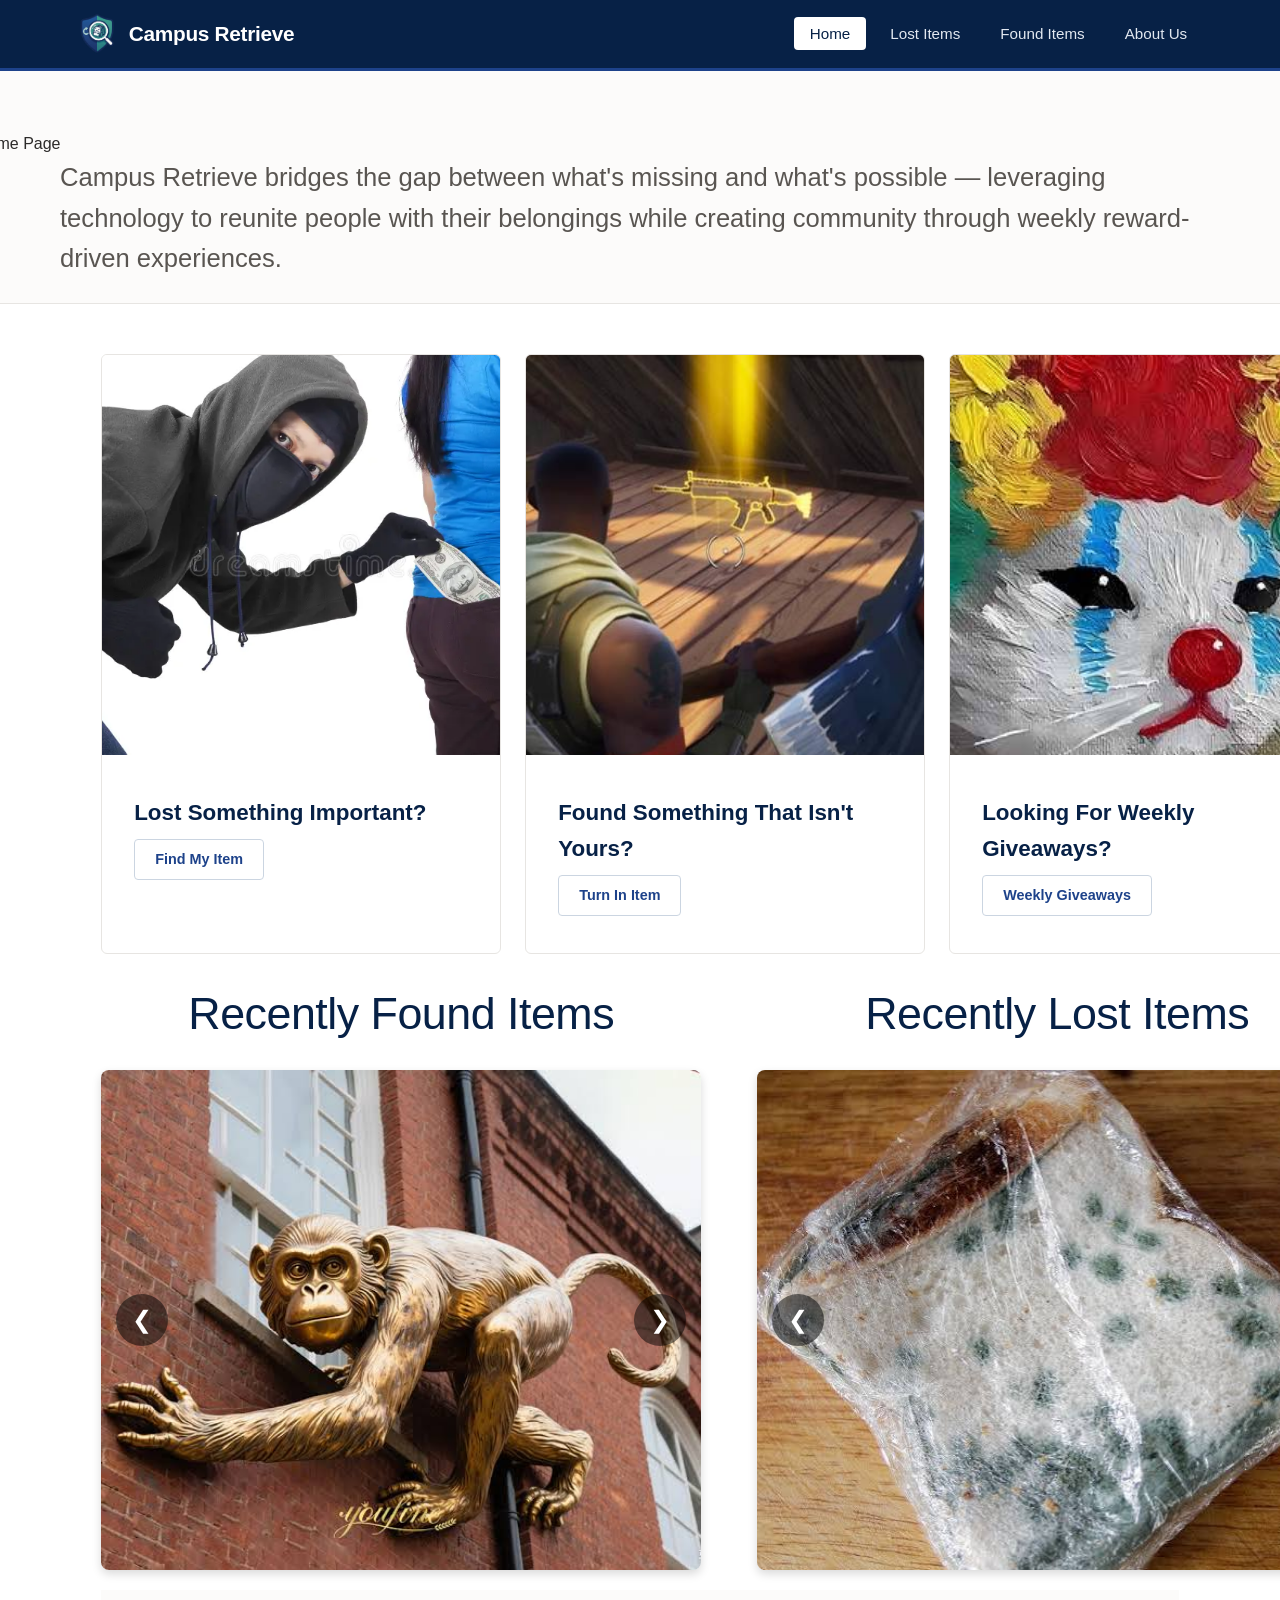
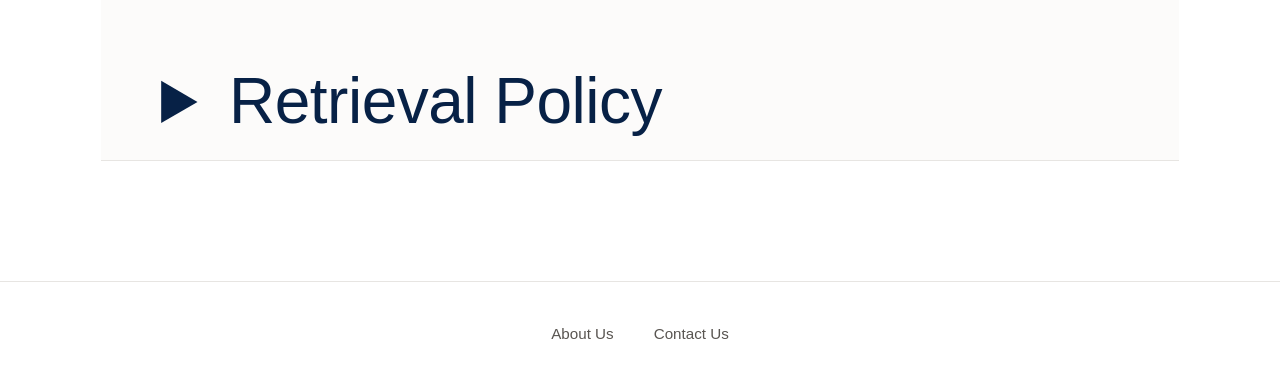
==== index.html @ 63e0a940 "Other small changes" ====
<!doctype html>
<html lang="en">
  <head>
    <meta charset="UTF-8" />
    <meta name="viewport" content="width=device-width, initial-scale=1.0" />
    <title>Campus Retrieve - Home</title>
    <link rel="stylesheet" href="style.css" />
    <script src="script.js" defer></script>
  </head>
  <body>
    <nav>
      <a href="index.html" class="brand-container">
        <img
          src="images/logo.png"
          alt="Campus Retrieve Shield Logo"
          class="nav-logo-img"
        />
        <span class="logo">Campus Retrieve</span>
      </a>
      <ul>
        <li><a href="index.html" class="active">Home</a></li>
        <li><a href="lost.html">Lost Items</a></li>
        <li><a href="found.html">Found Items</a></li>
        <li><a href="about.html">About Us</a></li>
      </ul>
    </nav>
    <header class="redwood-hero">
      <img src="images/home_page2.png" alt="Home Page" class="header-img" />
      <p>
        Campus Retrieve bridges the gap between what's missing and what's
        possible — leveraging technology to reunite people with their belongings
        while creating community through weekly reward-driven experiences.
      </p>
    </header>
    <main class="workspace">
      <div id="lost_found_weekly">
        <section class="redwood-strip">
          <img
            src="images/robber.webp"
            alt="Lost asset track layout"
            class="strip-image"
          />
          <div class="strip-content">
            <h2>Lost Something Important?</h2>

            <a href="lost.html" class="btn-inline">Find My Item</a>
          </div>
        </section>
        <section class="redwood-strip">
          <img
            src="images/fortnite.jpeg"
            alt="Found asset log layout"
            class="strip-image"
          />
          <div class="strip-content">
            <h2>Found Something That Isn't Yours?</h2>

            <a href="found.html" class="btn-inline">Turn In Item</a>
          </div>
        </section>
        <section class="redwood-strip">
          <img
            src="images/clown-cat.jpeg"
            alt="Found asset log layout"
            class="strip-image"
          />
          <div class="strip-content">
            <h2>Looking For Weekly Giveaways?</h2>
            <a href="found.html" class="btn-inline">Weekly Giveaways</a>
          </div>
        </section>
      </div>
      <div id="found_lost">
        <!-- Section 1: Recently Found Items -->
        <section class="carousel-section">
          <h1>Recently Found Items</h1>

          <div class="carousel-container" id="carousel-1">
            <div class="carousel-slides">
              <!-- Verify these relative image paths match your local folders -->
              <img
                src="images/monkey.jpeg"
                class="slide"
                alt="Found Monkey Plushie"
              />
              <img
                src="images/airplane.jpeg"
                class="slide"
                alt="Found Toy Airplane"
              />
              <img
                src="images/baby.jpeg"
                class="slide"
                alt="Found Lobster Keychain"
              />
              <img
                src="images/mace.jpeg"
                class="slide"
                alt="Found Monkey Plushie"
              />
            </div>

            <!-- Navigation Buttons with unique directional classes -->
            <button class="nav-btn prev" aria-label="Previous Slide">❮</button>
            <button class="nav-btn next" aria-label="Next Slide">❯</button>
          </div>
        </section>

        <!-- Section 2: Recently Lost Items -->
        <section class="carousel-section">
          <h1>Recently Lost Items</h1>

          <div class="carousel-container" id="carousel-2">
            <div class="carousel-slides">
              <!-- Verify these relative image paths match your local folders -->
              <img
                src="images/moldy-bread.jpeg"
                class="slide"
                alt="Lost Monkey Plushie"
              />
              <img
                src="images/penknife.jpeg"
                class="slide"
                alt="Lost Toy Airplane"
              />
              <img
                src="images/machine-gun.jpeg"
                class="slide"
                alt="Found Toy Airplane"
              />
              <img
                src="images/baby2.jpeg"
                class="slide"
                alt="Found Toy Airplane"
              />
            </div>

            <!-- Navigation Buttons with unique directional classes -->
            <button class="nav-btn prev" aria-label="Previous Slide">❮</button>
            <button class="nav-btn next" aria-label="Next Slide">❯</button>
          </div>
        </section>
      </div>

      <section class="redwood-hero">
        <details>
          <summary>Retrieval Policy</summary>
          <p>
            Our ultimate goal is to reunite you with your long-lost property as
            quickly and safely as possible—balancing ironclad campus security
            with standard student convenience. However, because our public
            website essentially lets the entire internet browse the digital
            graveyard of your lost things, we can't just hand out MacBooks to
            anyone with a convincing sad face, meaning you’ll have to survive
            our verification gauntlet first. To successfully unlock your
            property from our custody, you must provide distinctive details not
            visible online—like a specific scratch, a quirky anime keychain, or
            the exact, deeply embarrassing contents of your backpack—and if you
            are claiming an electronic device, you must successfully unlock it
            via password or biometrics right in front of our unimpressionable
            staff. To finalize the rescue mission, you’ll need to flash your
            official Student ID Card, though if you managed to lose that too, a
            government photo ID paired with digital proof of enrollment from
            your student portal will suffice. If you are stuck in a brutal
            three-hour lab or are too sick to move, you can send a trusted
            proxy, provided you email us from your official student account with
            their full name ahead of time; your designated minion must then show
            their own Student ID and assume full, terrifying financial and
            social responsibility for your item the moment it hits their hands.
            <br /><br />

            Please keep in mind that space is a premium commodity, and because
            we are running a capitalist thunderdome and not your personal
            storage locker, your abandoned items are on a strict doomsday clock
            heading straight for the campus auction block. Absolutely nothing
            escapes the gavel. Perishable goods, unwashed gym gear, and open
            liquids will be auctioned off within 24 hours to the bravest, most
            iron-stomached bidder before they become a biohazard. Standard items
            like textbooks, keys, backpacks, and clothing get 30 days before
            hitting the stage, while high-value treasures get a 60-day grace
            period. Yes, this includes your laptops, smartphones, wallets, cash,
            and even your official state or federal documents—all sold as-is to
            the highest bidder. And no, we will not be wiping any hard drives or
            deleting any data, so if you don't claim your laptop in time, the
            highest bidder inherits your entire digital life, your unfinished
            essays, and your bizarre search history. All auction proceeds and
            unclaimed cash are funneled directly into student scholarship funds,
            so thank you for funding someone's education with your carelessness.
            Ultimately, our staff reserves the absolute right to deny the return
            of any item if your story feels a bit too fictional, and
            intentionally trying to claim property that doesn’t belong to you
            explicitly violates the Student Code of Conduct—meaning we will
            report you to the Dean faster than you can say "going once, going
            twice, sold!"
          </p>
        </details>
      </section>
    </main>
    <footer>
      <a href="about.html">About Us</a>
      <a
        href="https://docs.google.com/forms/d/e/1FAIpQLSedi1RdAEYi9gVZ1KjlD9Xtfbxm0CRY-34gP3lxwaejX1IWLw/viewform?usp=publish-editor"
        target="_blank"
        >Contact Us</a
      >
    </footer>
  </body>
</html>
---- style.css ----
/* Here will be our css lmao */
.header-img {
  width: 115%;
  margin-top: -60px;
  margin-left: -100px;
}
/* ==========================================================================
   1. Core Reset & Base Styles
   ========================================================================== */
* {
  box-sizing: border-box;
  margin: 0;
  padding: 0;
}

body {
  background-color: #ffffff;
  color: #2c2a29;
  line-height: 1.6;
  font-family:
    -apple-system, BlinkMacSystemFont, "Segoe UI", Roboto, Arial, sans-serif;
}

/* ==========================================================================
   2. Navigation Header
   ========================================================================== */
nav {
  display: flex;
  justify-content: space-between;
  align-items: center;
  padding: 14px 6%;
  background-color: #072146;
  border-bottom: 3px solid #1d428a;
}

.brand-container {
  display: flex;
  align-items: center;
  gap: 12px;
  text-decoration: none;
}

.nav-logo-img {
  height: 40px;
  width: auto;
  object-fit: contain;
}

.logo {
  font-size: 1.3rem;
  font-weight: 700;
  color: #ffffff;
  letter-spacing: -0.3px;
}

nav ul {
  display: flex;
  list-style: none;
  gap: 8px;
}

nav ul a {
  text-decoration: none;
  color: #e2e8f0;
  font-weight: 500;
  padding: 8px 16px;
  border-radius: 4px;
  font-size: 0.95rem;
  transition: all 0.15s ease;
}

nav ul a:hover,
nav ul a.active {
  color: #072146;
  background-color: #ffffff;
}

/* ==========================================================================
   3. Hero Section
   ========================================================================== */
.redwood-hero {
  background-color: #fcfbfa;
  border-bottom: 1px solid #e7e5e2;
  padding: 60px 6% 0 60px;
  text-align: left;
}

.redwood-hero h1 {
  font-size: 2.8rem;
  font-weight: 300;
  color: #072146;
  letter-spacing: -0.5px;
  margin-bottom: 8px;
}

.redwood-hero p {
  font-size: 1.6rem;
  color: #595551;
  width: 100%;
  font-weight: 300;
}

/* ==========================================================================
   4. Layout Containers & Global Elements
   ========================================================================== */
main {
  margin: 50px auto;
  padding: 0 6%;
  text-align: left;
}

#lost_found_weekly {
  display: grid;
  grid-template-columns: 1fr 1fr 1fr;
  gap: 24px;
}

#found_lost {
  display: grid;
  grid-template-columns: 1fr 1fr;
  gap: 56px;
}

.workspace {
  margin: 50px;
  padding: 0 4%;
}

p {
  margin-bottom: 24px;
  font-size: 1.05rem;
  color: #595551;
}

/* ==========================================================================
   5. Components & Cards
   ========================================================================== */
/* Strip Card Layout */
.redwood-strip {
  width: 400px;
  background: #ffffff;
  border: 1px solid #e7e5e2;
  border-radius: 6px;
  margin-bottom: 24px;
  overflow: hidden;
  transition: border-color 0.15s ease;
  gap: 24px;
  height: 600px;
}

.redwood-strip:hover {
  border-color: #1d428a;
}

.strip-image {
  width: 400px;
  height: 400px;
  min-height: 180px;
  background-color: #f1efec;
  object-fit: cover;
}

.strip-content {
  padding: 32px;
  display: flex;
  flex-direction: column;
}

.strip-content h2 {
  font-size: 1.4rem;
  font-weight: 600;
  color: #072146;
  margin-bottom: 8px;
}

.strip-content p {
  font-size: 1rem;
  color: #595551;
  margin-bottom: 15px;
}

#found_lost img {
  width: 600px;
  height: 600px;
}

#found_lost h1 {
  text-align: center;
}
/* Typography Helpers */
.subtext-italic {
  font-style: italic;
  color: #8c857f;
  font-size: 0.9rem;
  margin-top: 6px;
}

/* Highlight Box Component */
.highlight-box {
  background-color: #fcfbfa;
  border-left: 4px solid #1d428a;
  padding: 24px;
  margin: 35px 0;
  border-top: 1px solid #e7e5e2;
  border-right: 1px solid #e7e5e2;
  border-bottom: 1px solid #e7e5e2;
  border-radius: 0 4px 4px 0;
}

.highlight-box p {
  margin-bottom: 0;
  font-style: italic;
  color: #202124;
}

/* ==========================================================================
   6. Buttons & Calls to Action
   ========================================================================== */
/* Inline Button */
.btn-inline {
  display: inline-block;
  align-self: flex-start;
  background-color: #ffffff;
  color: #1d428a;
  text-decoration: none;
  padding: 8px 20px;
  border-radius: 4px;
  font-weight: 600;
  font-size: 0.9rem;
  transition: all 0.15s ease;
  border: 1px solid #cbd5e1;
}

.btn-inline:hover {
  background-color: #f8fafc;
  border-color: #1d428a;
}

/* Accent Action Bar & Button */
.action-bar {
  text-align: center;
  margin-top: 50px;
  padding-top: 30px;
  border-top: 1px solid #e7e5e2;
}

.btn-accent {
  display: inline-block;
  background-color: #14b8a6;
  color: #ffffff;
  text-decoration: none;
  padding: 14px 40px;
  border-radius: 4px;
  font-weight: 600;
  font-size: 1rem;
  transition: background 0.15s ease;
  box-shadow: 0 2px 4px rgba(20, 184, 166, 0.2);
}

.btn-accent:hover {
  background-color: #0d9488;
}

/* ==========================================================================
   7. Footer
   ========================================================================== */
footer {
  margin-top: 120px;
  padding: 40px 20px;
  border-top: 1px solid #e7e5e2;
  display: flex;
  justify-content: center;
  gap: 40px;
  background-color: #ffffff;
}

footer a {
  color: #595551;
  text-decoration: none;
  font-size: 0.95rem;
  font-weight: 500;
}

footer a:hover {
  color: #1d428a;
  text-decoration: underline;
}

/* ==========================================================================
   8. Media Queries
   ========================================================================== */
@media (max-width: 750px) {
  .redwood-strip {
    flex-direction: column;
  }
  .strip-image {
    width: 100% !important;
    height: 180px !important;
  }
}

/* ==========================================================================
   1. Core Layout & Container
   ========================================================================== */
.carousel-container {
  position: relative;
  max-width: 600px; /* Limits maximum width of the carousels */
  margin: 20px auto; /* Centers the carousel horizontally on your page */
  overflow: hidden;
  border-radius: 8px; /* Softens corners */
  box-shadow: 0 4px 10px rgba(0, 0, 0, 0.15); /* Adds a subtle shadow */
  height: 500px;
}

/* ==========================================================================
   2. Slide & Image Management
   ========================================================================== */
.carousel-slides {
  position: relative;
  width: 100%;
  height: 400px; /* Sets a unified height for all your images */
  background-color: #f0f0f0; /* Fallback background color while images load */
}

.carousel-slides .slide {
  display: none; /* Hides all images by default */
  width: 100%;
  height: 100%;
  object-fit: cover; /* Forces images to fill space perfectly without stretching */
}

/* Critical rule triggered by your JavaScript */
.carousel-slides .slide.active {
  display: block;
}

/* ==========================================================================
   3. Navigation Buttons (Arrows)
   ========================================================================== */
.nav-btn {
  position: absolute;
  top: 50%;
  transform: translateY(-50%); /* Perfectly centers arrows vertically */
  background-color: rgba(0, 0, 0, 0.5); /* Semi-transparent black background */
  color: #ffffff;
  border: none;
  font-size: 24px;
  padding: 12px 16px;
  cursor: pointer;
  border-radius: 50%; /* Makes buttons circular */
  transition:
    background-color 0.2s ease,
    transform 0.1s ease;
  z-index: 10; /* Ensures buttons sit securely on top of images */
  user-select: none; /* Prevents text highlighting when clicking rapidly */
}

/* Positioning individual buttons */
.nav-btn.prev {
  left: 15px;
}

.nav-btn.next {
  right: 15px;
}

/* Hover & Active click states */
.nav-btn:hover {
  background-color: rgba(0, 0, 0, 0.8); /* Darkens button on hover */
}

.nav-btn:active {
  transform: translateY(-50%) scale(0.95); /* Slight bounce click effect */
}

.carousel-section h1 {
  font-size: 2.8rem;
  font-weight: 400;
  color: #072146;
  letter-spacing: -0.5px;
  margin-bottom: 8px;
}

summary {
  font-size: 4rem;
  font-weight: 200;
  color: #072146;
  letter-spacing: -0.5px;
  margin-bottom: 8px;
}
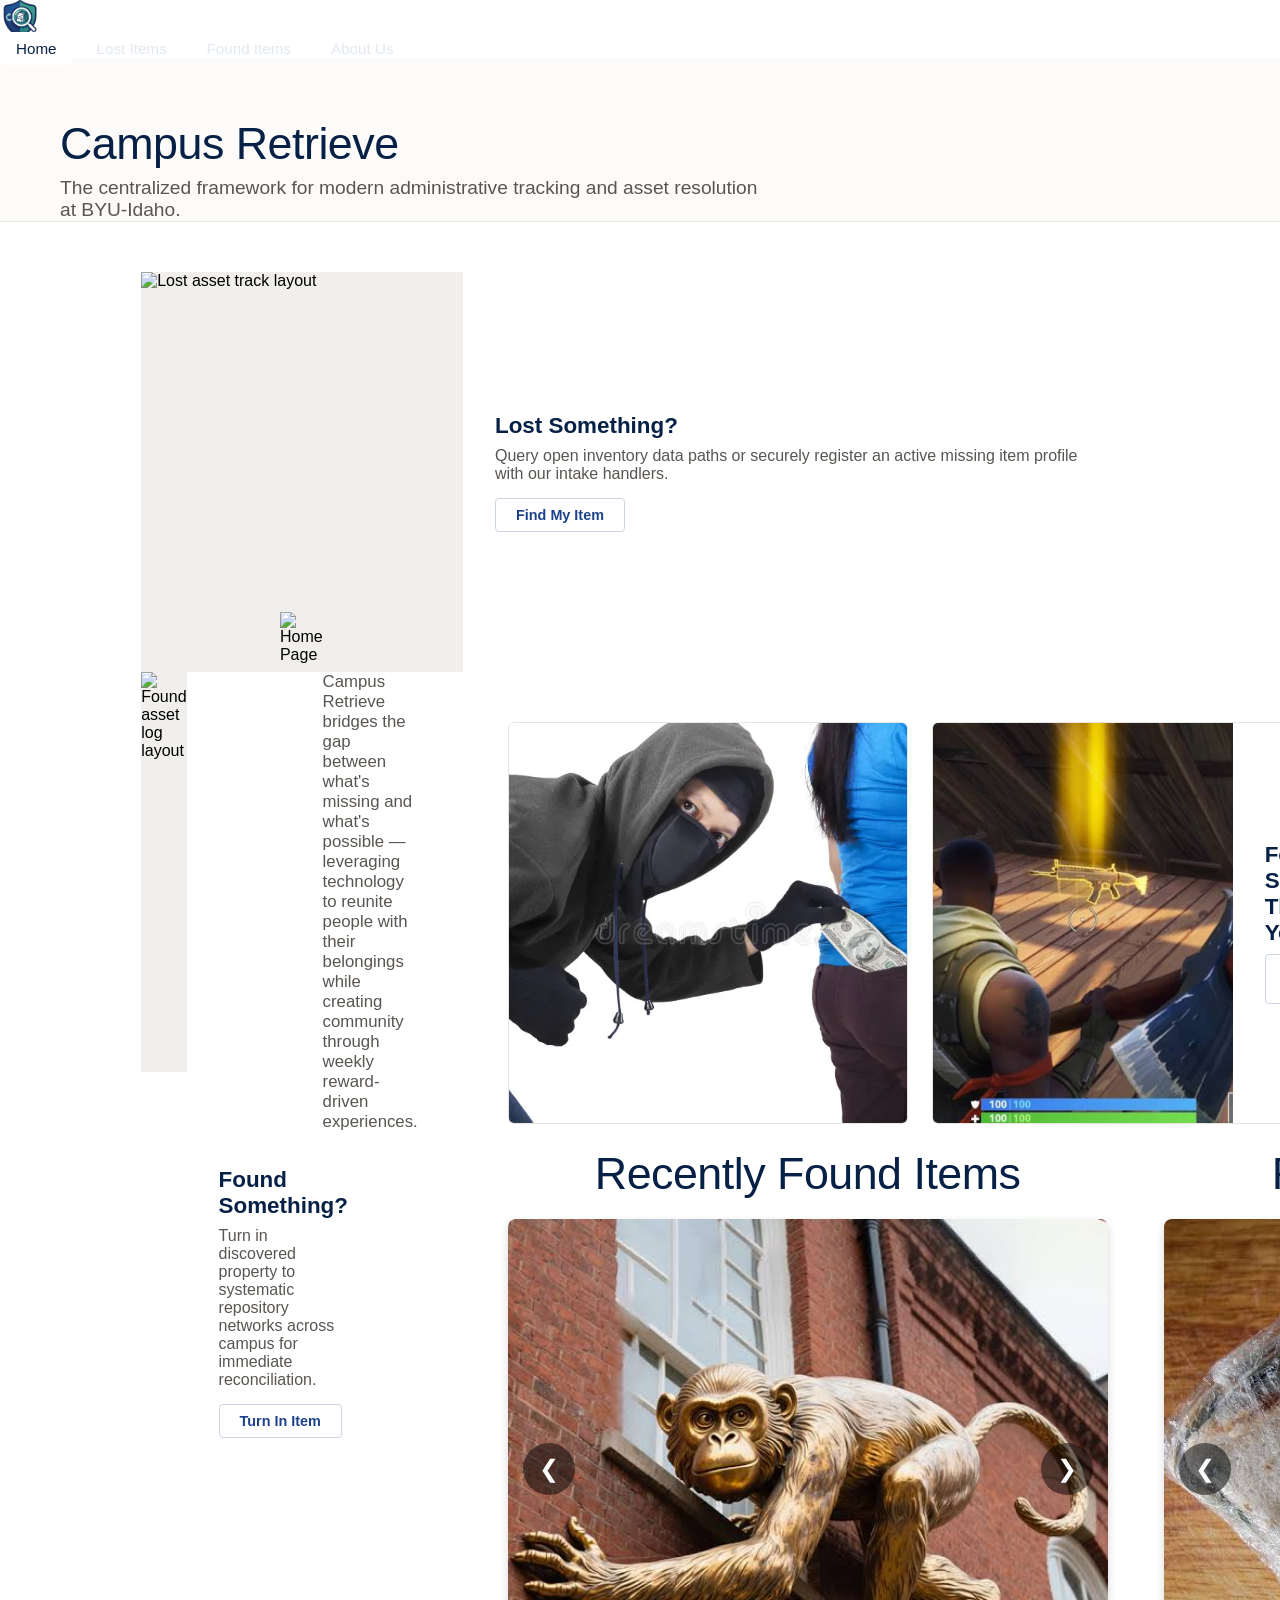
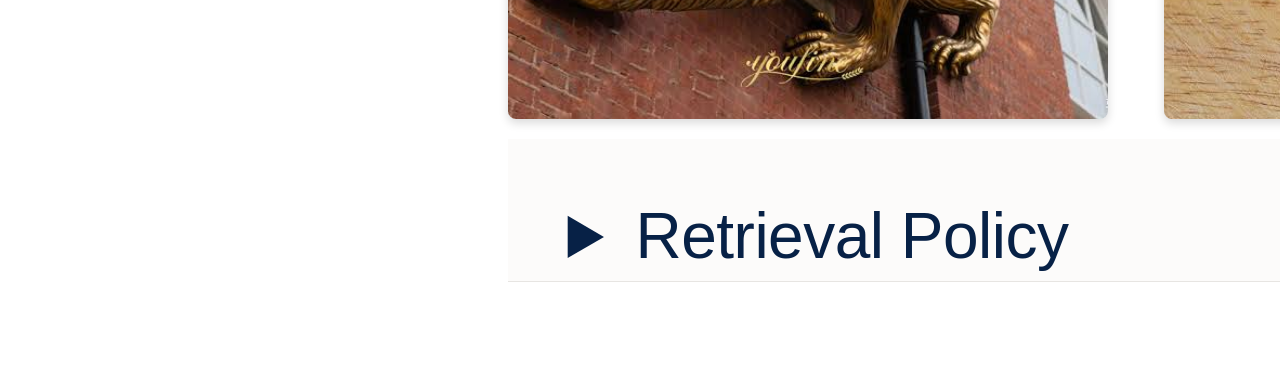
==== commit 1f03f3b2: "Merge branch 'main' into idk_what_this_will_look_like_but_levi_miller_is_editting_it_pookies_--_--" ====
--- a/index.html
+++ b/index.html
@@ -25,6 +25,42 @@
       </ul>
     </nav>
     <header class="redwood-hero">
+      <h1>Campus Retrieve</h1>
+      <p>
+        The centralized framework for modern administrative tracking and asset
+        resolution at BYU-Idaho.
+      </p>
+    </header>
+    <main class="workspace">
+      <section class="redwood-strip">
+        <img
+          src="images/home-lost.jpg"
+          alt="Lost asset track layout"
+          class="strip-image"
+        />
+        <div class="strip-content">
+          <h2>Lost Something?</h2>
+          <p>
+            Query open inventory data paths or securely register an active
+            missing item profile with our intake handlers.
+          </p>
+          <a href="lost.html" class="btn-inline">Find My Item</a>
+        </div>
+      </section>
+      <section class="redwood-strip">
+        <img
+          src="images/home-found.jpg"
+          alt="Found asset log layout"
+          class="strip-image"
+        />
+        <div class="strip-content">
+          <h2>Found Something?</h2>
+          <p>
+            Turn in discovered property to systematic repository networks across
+            campus for immediate reconciliation.
+          </p>
+          <a href="found.html" class="btn-inline">Turn In Item</a>
+        </div>
       <img src="images/home_page2.png" alt="Home Page" class="header-img" />
       <p>
         Campus Retrieve bridges the gap between what's missing and what's
--- a/style.css
+++ b/style.css
@@ -11,12 +11,17 @@
   box-sizing: border-box;
   margin: 0;
   padding: 0;
+  font-family:
+    -apple-system, BlinkMacSystemFont, "Segoe UI", Roboto, Arial, sans-serif;
+}
 }
 
 body {
   background-color: #ffffff;
   color: #2c2a29;
   line-height: 1.6;
+}
+
   font-family:
     -apple-system, BlinkMacSystemFont, "Segoe UI", Roboto, Arial, sans-serif;
 }
@@ -75,6 +80,12 @@
   background-color: #ffffff;
 }
 
+.redwood-hero {
+  background-color: #fcfbfa;
+  border-bottom: 1px solid #e7e5e2;
+  padding: 60px 6%;
+  text-align: left;
+}
 /* ==========================================================================
    3. Hero Section
    ========================================================================== */
@@ -92,6 +103,20 @@
   letter-spacing: -0.5px;
   margin-bottom: 8px;
 }
+.redwood-hero p {
+  font-size: 1.2rem;
+  color: #595551;
+  max-width: 700px;
+  font-weight: 300;
+}
+
+.workspace {
+  max-width: 1100px;
+  margin: 50px auto;
+  padding: 0 4%;
+}
+.redwood-strip {
+  display: flex;
 
 .redwood-hero p {
   font-size: 1.6rem;
@@ -144,6 +169,22 @@
   margin-bottom: 24px;
   overflow: hidden;
   transition: border-color 0.15s ease;
+}
+.redwood-strip:hover {
+  border-color: #1d428a;
+}
+@media (max-width: 750px) {
+  .redwood-strip {
+    flex-direction: column;
+  }
+  .strip-image {
+    width: 100% !important;
+    height: 180px !important;
+  }
+}
+.strip-image {
+  width: 300px;
+  height: 100%;
   gap: 24px;
   height: 600px;
 }
@@ -164,6 +205,8 @@
   padding: 32px;
   display: flex;
   flex-direction: column;
+  justify-content: center;
+}
 }
 
 .strip-content h2 {
@@ -171,6 +214,10 @@
   font-weight: 600;
   color: #072146;
   margin-bottom: 8px;
+}
+.strip-content p {
+  font-size: 1rem;
+  color: #595551;
 }
 
 .strip-content p {
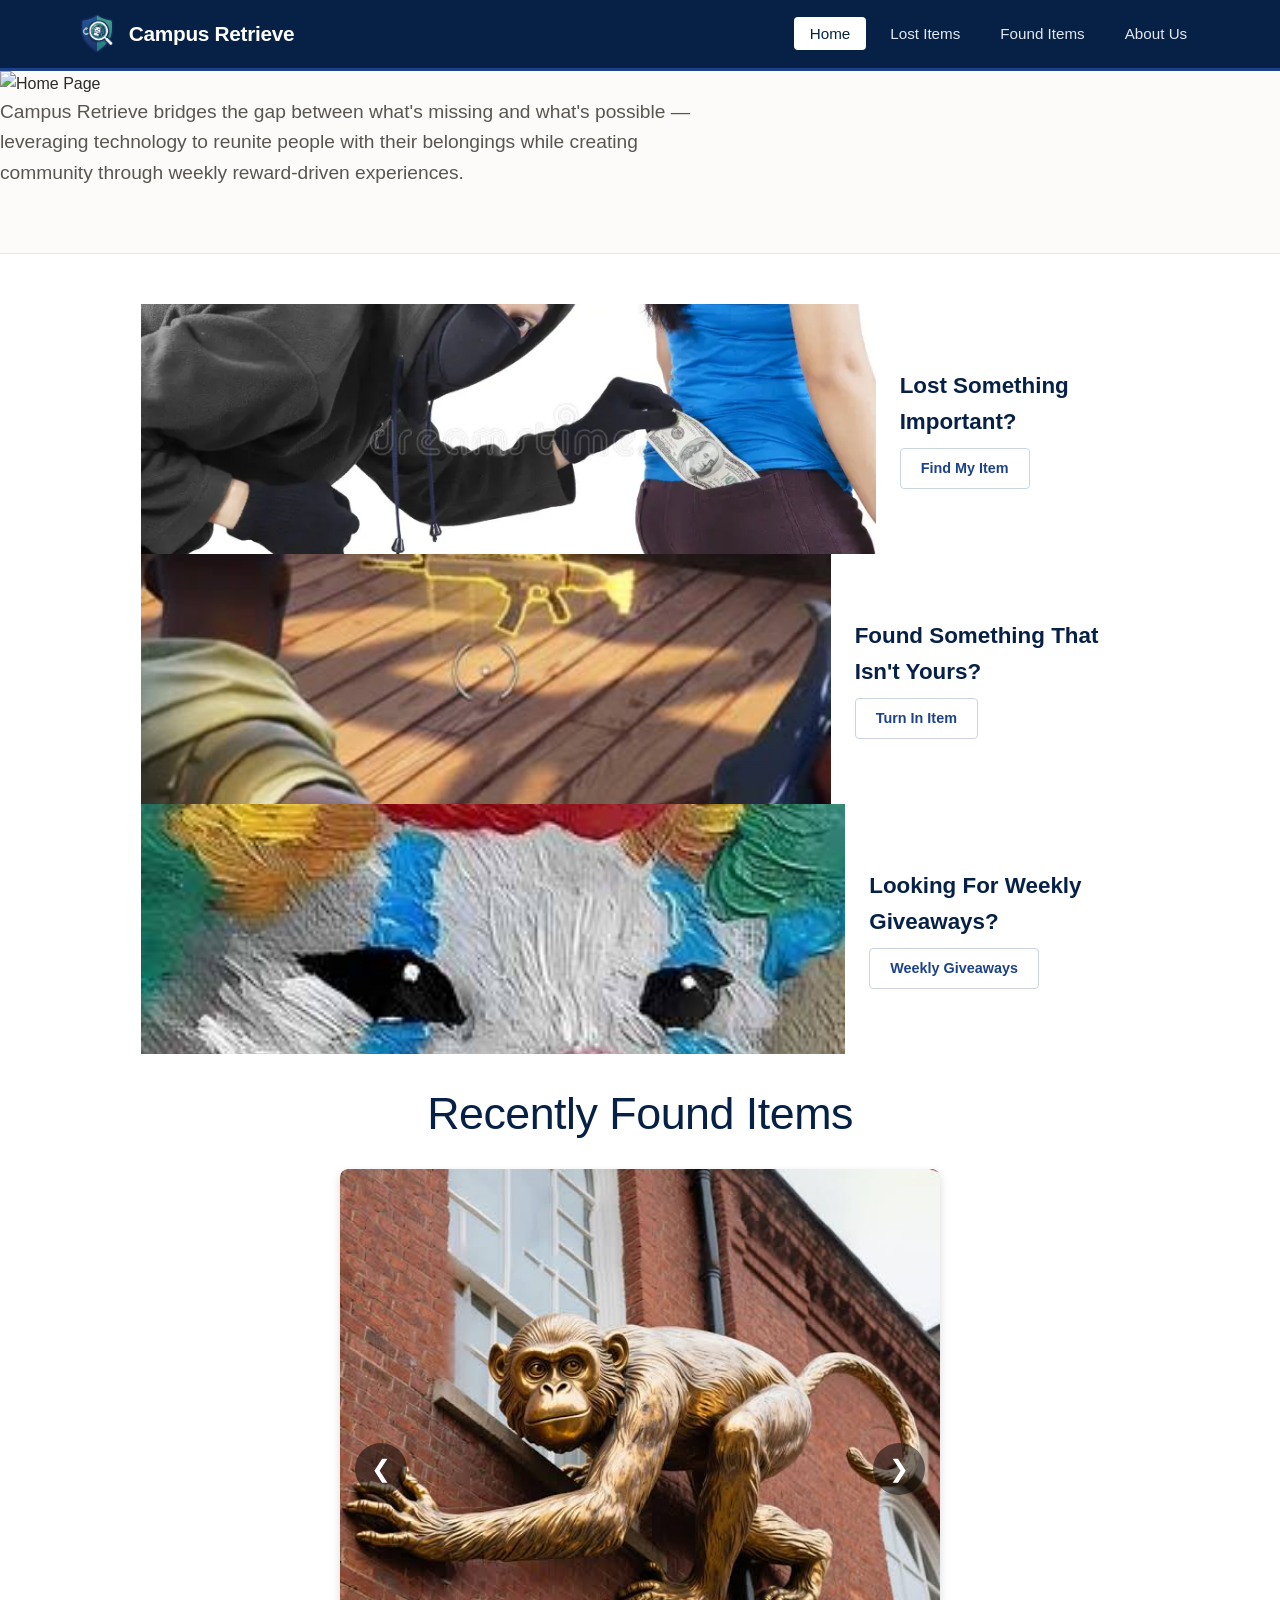
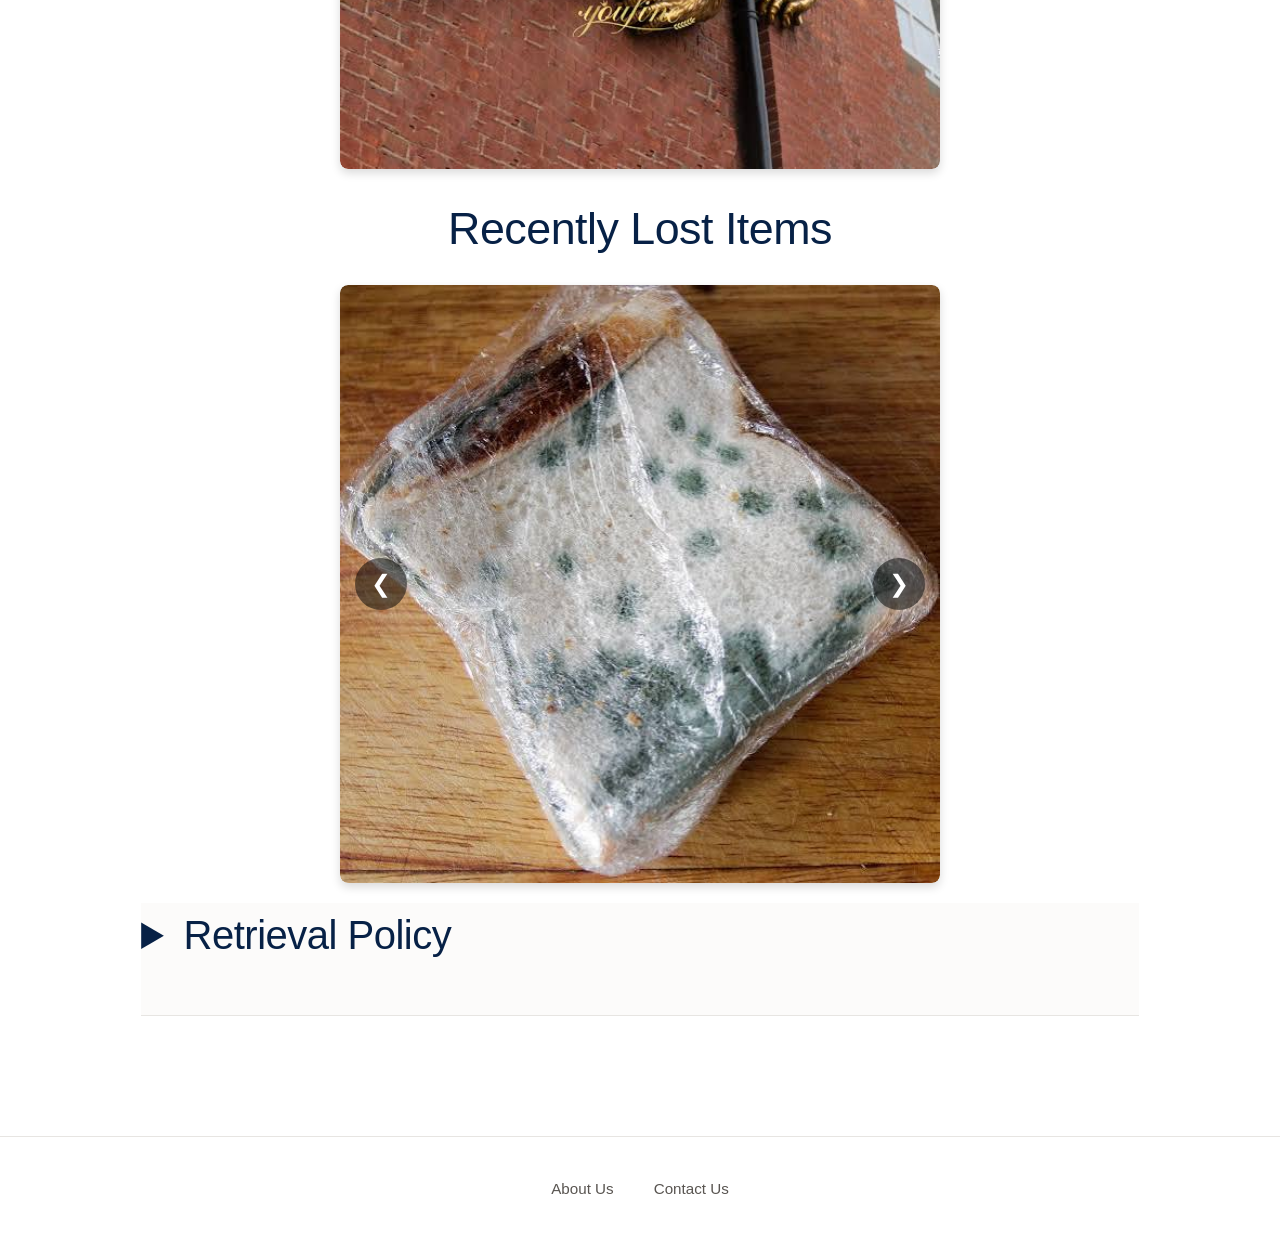
==== commit 70687164: "Worked on fixing it cause it broke" ====
--- a/index.html
+++ b/index.html
@@ -25,42 +25,6 @@
       </ul>
     </nav>
     <header class="redwood-hero">
-      <h1>Campus Retrieve</h1>
-      <p>
-        The centralized framework for modern administrative tracking and asset
-        resolution at BYU-Idaho.
-      </p>
-    </header>
-    <main class="workspace">
-      <section class="redwood-strip">
-        <img
-          src="images/home-lost.jpg"
-          alt="Lost asset track layout"
-          class="strip-image"
-        />
-        <div class="strip-content">
-          <h2>Lost Something?</h2>
-          <p>
-            Query open inventory data paths or securely register an active
-            missing item profile with our intake handlers.
-          </p>
-          <a href="lost.html" class="btn-inline">Find My Item</a>
-        </div>
-      </section>
-      <section class="redwood-strip">
-        <img
-          src="images/home-found.jpg"
-          alt="Found asset log layout"
-          class="strip-image"
-        />
-        <div class="strip-content">
-          <h2>Found Something?</h2>
-          <p>
-            Turn in discovered property to systematic repository networks across
-            campus for immediate reconciliation.
-          </p>
-          <a href="found.html" class="btn-inline">Turn In Item</a>
-        </div>
       <img src="images/home_page2.png" alt="Home Page" class="header-img" />
       <p>
         Campus Retrieve bridges the gap between what's missing and what's
--- a/style.css
+++ b/style.css
@@ -1,9 +1,3 @@
-/* Here will be our css lmao */
-.header-img {
-  width: 115%;
-  margin-top: -60px;
-  margin-left: -100px;
-}
 /* ==========================================================================
    1. Core Reset & Base Styles
    ========================================================================== */
@@ -14,18 +8,20 @@
   font-family:
     -apple-system, BlinkMacSystemFont, "Segoe UI", Roboto, Arial, sans-serif;
 }
-}
 
 body {
   background-color: #ffffff;
   color: #2c2a29;
   line-height: 1.6;
-}
-
-  font-family:
-    -apple-system, BlinkMacSystemFont, "Segoe UI", Roboto, Arial, sans-serif;
-}
-
+  font-family: -apple-system, BlinkMacSystemFont, "Segoe UI", Roboto, Arial, sans-serif;
+}
+
+/* Base header image styling - scales cleanly to match screen widths */
+.header-img {
+  width: 100%;
+  height: auto;
+  display: block;
+}
 /* ==========================================================================
    2. Navigation Header
    ========================================================================== */
@@ -92,7 +88,7 @@
 .redwood-hero {
   background-color: #fcfbfa;
   border-bottom: 1px solid #e7e5e2;
-  padding: 60px 6% 0 60px;
+  padding: 0 0 40px 0; /* Touches top nav bar, keeps 40px bottom padding */
   text-align: left;
 }
 
@@ -101,7 +97,8 @@
   font-weight: 300;
   color: #072146;
   letter-spacing: -0.5px;
-  margin-bottom: 8px;
+  margin-top: 24px;
+  padding: 0 6%;
 }
 .redwood-hero p {
   font-size: 1.2rem;
@@ -123,10 +120,12 @@
   color: #595551;
   width: 100%;
   font-weight: 300;
-}
-
-/* ==========================================================================
-   4. Layout Containers & Global Elements
+  padding: 0 6%;
+  margin-top: 16px;
+}
+
+/* ==========================================================================
+   4. Layout Containers & Components
    ========================================================================== */
 main {
   margin: 50px auto;
@@ -134,41 +133,35 @@
   text-align: left;
 }
 
+.workspace {
+  margin: 50px auto;
+  padding: 0 4%;
+}
+
+/* Original grid behavior for wide screens */
 #lost_found_weekly {
   display: grid;
-  grid-template-columns: 1fr 1fr 1fr;
+  grid-template-columns: repeat(auto-fit, minmax(300px, 1fr));
   gap: 24px;
 }
 
 #found_lost {
   display: grid;
-  grid-template-columns: 1fr 1fr;
+  grid-template-columns: repeat(auto-fit, minmax(300px, 1fr));
   gap: 56px;
 }
 
-.workspace {
-  margin: 50px;
-  padding: 0 4%;
-}
-
-p {
-  margin-bottom: 24px;
-  font-size: 1.05rem;
-  color: #595551;
-}
-
-/* ==========================================================================
-   5. Components & Cards
-   ========================================================================== */
-/* Strip Card Layout */
 .redwood-strip {
-  width: 400px;
+  width: 100%;
+  max-width: 400px;
   background: #ffffff;
   border: 1px solid #e7e5e2;
   border-radius: 6px;
-  margin-bottom: 24px;
+  margin: 0 auto 24px auto;
   overflow: hidden;
   transition: border-color 0.15s ease;
+  display: flex;
+  flex-direction: column;
 }
 .redwood-strip:hover {
   border-color: #1d428a;
@@ -194,15 +187,14 @@
 }
 
 .strip-image {
-  width: 400px;
-  height: 400px;
-  min-height: 180px;
+  width: 100%;
+  height: 250px;
   background-color: #f1efec;
   object-fit: cover;
 }
 
 .strip-content {
-  padding: 32px;
+  padding: 24px;
   display: flex;
   flex-direction: column;
   justify-content: center;
@@ -225,16 +217,38 @@
   color: #595551;
   margin-bottom: 15px;
 }
-
 #found_lost img {
-  width: 600px;
-  height: 600px;
-}
-
+  width: 100%;
+  max-width: 600px;
+  height: 100%;
+  object-fit: cover;
+  border-radius: 8px;
+}
 #found_lost h1 {
   text-align: center;
-}
-/* Typography Helpers */
+  font-size: 2.8rem;
+  font-weight: 300;
+  color: #072146;
+  letter-spacing: -0.5px;
+  margin-top: 24px;
+  padding: 0 6%;
+}
+p {
+  margin-bottom: 24px;
+  font-size: 1.05rem;
+  color: #595551;
+}
+
+summary {
+  font-size: 2.5rem;
+  font-weight: 200;
+  color: #072146;
+  letter-spacing: -0.5px;
+  margin-bottom: 8px;
+  cursor: pointer;
+}
+
+/* Helper highlights */
 .subtext-italic {
   font-style: italic;
   color: #8c857f;
@@ -242,7 +256,6 @@
   margin-top: 6px;
 }
 
-/* Highlight Box Component */
 .highlight-box {
   background-color: #fcfbfa;
   border-left: 4px solid #1d428a;
@@ -260,10 +273,168 @@
   color: #202124;
 }
 
+/* Buttons */
+.action-bar {
+  text-align: center;
+  margin-top: 50px;
+  padding-top: 30px;
+  border-top: 1px solid #e7e5e2;
+}
+
+.btn-accent {
+  display: inline-block;
+  background-color: #14b8a6;
+  color: #ffffff;
+  text-decoration: none;
+  padding: 14px 40px;
+  border-radius: 4px;
+  font-weight: 600;
+  font-size: 1rem;
+  transition: background 0.15s ease;
+  box-shadow: 0 2px 4px rgba(20, 184, 166, 0.2);
+}
+
+.btn-accent:hover {
+  background-color: #0d9488;
+}
+
+/* ==========================================================================
+   5. Carousel & Sliders (Global Architecture)
+   ========================================================================== */
+.carousel-container {
+  position: relative;
+  max-width: 600px;
+  width: 100%;
+  margin: 20px auto;
+  overflow: hidden;
+  border-radius: 8px;
+  box-shadow: 0 4px 10px rgba(0, 0, 0, 0.15);
+}
+
+.carousel-slides {
+  position: relative;
+  width: 100%;
+  max-height: 600px;
+  height: auto;
+  background-color: #f0f0f0;
+}
+
+.carousel-slides .slide {
+  display: none;
+  width: 100%;
+  height: 100%;
+  object-fit: cover;
+}
+
+.carousel-slides .slide.active {
+  display: block;
+}
+
+.nav-btn {
+  position: absolute;
+  top: 50%;
+  transform: translateY(-50%);
+  background-color: rgba(0, 0, 0, 0.5);
+  color: #ffffff;
+  border: none;
+  font-size: 24px;
+  padding: 12px 16px;
+  cursor: pointer;
+  border-radius: 50%;
+  transition: background-color 0.2s ease, transform 0.1s ease;
+  z-index: 10;
+  user-select: none;
+}
+
+.nav-btn.prev { left: 15px; }
+.nav-btn.next { right: 15px; }
+.nav-btn:hover { background-color: rgba(0, 0, 0, 0.8); }
+.nav-btn:active { transform: translateY(-50%) scale(0.95); }
+
+/* ==========================================================================
+   6. Footer
+   ========================================================================== */
+footer {
+  margin-top: 120px;
+  padding: 40px 20px;
+  border-top: 1px solid #e7e5e2;
+  display: flex;
+  justify-content: center;
+  gap: 40px;
+  background-color: #ffffff;
+}
+
+footer a {
+  color: #595551;
+  text-decoration: none;
+  font-size: 0.95rem;
+  font-weight: 500;
+}
+
+footer a:hover {
+  color: #1d428a;
+  text-decoration: underline;
+}
+
+/* ==========================================================================
+   7. Media Queries (Isolated Mobile Specific Adjustments ONLY)
+   ========================================================================== */
+@media (max-width: 750px) {
+  /* Dynamic layout transformation for small screens */
+  nav {
+    flex-direction: column;
+    gap: 16px;
+    text-align: center;
+    padding: 20px 4%;
+  }
+
+  nav ul {
+    flex-direction: column;
+    width: 100%;
+    gap: 10px;
+  }
+
+  nav ul li {
+    width: 100%;
+  }
+
+  nav ul a {
+    display: block;
+    width: 100%;
+    padding: 12px 0;
+    font-size: 1rem;
+    background-color: rgba(255, 255, 255, 0.05);
+  }
+
+  /* Scale headers down comfortably on small screens */
+  .redwood-hero {
+    padding: 0 0 30px 0;
+    text-align: center;
+  }
+
+  .redwood-hero h1 {
+    font-size: 1.8rem;
+    padding: 0 4%;
+  }
+
+  .redwood-hero p {
+    font-size: 1.15rem;
+    padding: 0 4%;
+  }
+
+  /* Clean responsive sizes for secondary sub-headers */
+  .strip-content h2 {
+    font-size: 1.25rem;
+  }
+
+  summary {
+    font-size: 1.6rem;
+  }
+}
+
 /* ==========================================================================
    6. Buttons & Calls to Action
    ========================================================================== */
-/* Inline Button */
 .btn-inline {
   display: inline-block;
   align-self: flex-start;
@@ -283,7 +454,6 @@
   border-color: #1d428a;
 }
 
-/* Accent Action Bar & Button */
 .action-bar {
   text-align: center;
   margin-top: 50px;
@@ -306,132 +476,4 @@
 
 .btn-accent:hover {
   background-color: #0d9488;
-}
-
-/* ==========================================================================
-   7. Footer
-   ========================================================================== */
-footer {
-  margin-top: 120px;
-  padding: 40px 20px;
-  border-top: 1px solid #e7e5e2;
-  display: flex;
-  justify-content: center;
-  gap: 40px;
-  background-color: #ffffff;
-}
-
-footer a {
-  color: #595551;
-  text-decoration: none;
-  font-size: 0.95rem;
-  font-weight: 500;
-}
-
-footer a:hover {
-  color: #1d428a;
-  text-decoration: underline;
-}
-
-/* ==========================================================================
-   8. Media Queries
-   ========================================================================== */
-@media (max-width: 750px) {
-  .redwood-strip {
-    flex-direction: column;
-  }
-  .strip-image {
-    width: 100% !important;
-    height: 180px !important;
-  }
-}
-
-/* ==========================================================================
-   1. Core Layout & Container
-   ========================================================================== */
-.carousel-container {
-  position: relative;
-  max-width: 600px; /* Limits maximum width of the carousels */
-  margin: 20px auto; /* Centers the carousel horizontally on your page */
-  overflow: hidden;
-  border-radius: 8px; /* Softens corners */
-  box-shadow: 0 4px 10px rgba(0, 0, 0, 0.15); /* Adds a subtle shadow */
-  height: 500px;
-}
-
-/* ==========================================================================
-   2. Slide & Image Management
-   ========================================================================== */
-.carousel-slides {
-  position: relative;
-  width: 100%;
-  height: 400px; /* Sets a unified height for all your images */
-  background-color: #f0f0f0; /* Fallback background color while images load */
-}
-
-.carousel-slides .slide {
-  display: none; /* Hides all images by default */
-  width: 100%;
-  height: 100%;
-  object-fit: cover; /* Forces images to fill space perfectly without stretching */
-}
-
-/* Critical rule triggered by your JavaScript */
-.carousel-slides .slide.active {
-  display: block;
-}
-
-/* ==========================================================================
-   3. Navigation Buttons (Arrows)
-   ========================================================================== */
-.nav-btn {
-  position: absolute;
-  top: 50%;
-  transform: translateY(-50%); /* Perfectly centers arrows vertically */
-  background-color: rgba(0, 0, 0, 0.5); /* Semi-transparent black background */
-  color: #ffffff;
-  border: none;
-  font-size: 24px;
-  padding: 12px 16px;
-  cursor: pointer;
-  border-radius: 50%; /* Makes buttons circular */
-  transition:
-    background-color 0.2s ease,
-    transform 0.1s ease;
-  z-index: 10; /* Ensures buttons sit securely on top of images */
-  user-select: none; /* Prevents text highlighting when clicking rapidly */
-}
-
-/* Positioning individual buttons */
-.nav-btn.prev {
-  left: 15px;
-}
-
-.nav-btn.next {
-  right: 15px;
-}
-
-/* Hover & Active click states */
-.nav-btn:hover {
-  background-color: rgba(0, 0, 0, 0.8); /* Darkens button on hover */
-}
-
-.nav-btn:active {
-  transform: translateY(-50%) scale(0.95); /* Slight bounce click effect */
-}
-
-.carousel-section h1 {
-  font-size: 2.8rem;
-  font-weight: 400;
-  color: #072146;
-  letter-spacing: -0.5px;
-  margin-bottom: 8px;
-}
-
-summary {
-  font-size: 4rem;
-  font-weight: 200;
-  color: #072146;
-  letter-spacing: -0.5px;
-  margin-bottom: 8px;
-}
+}
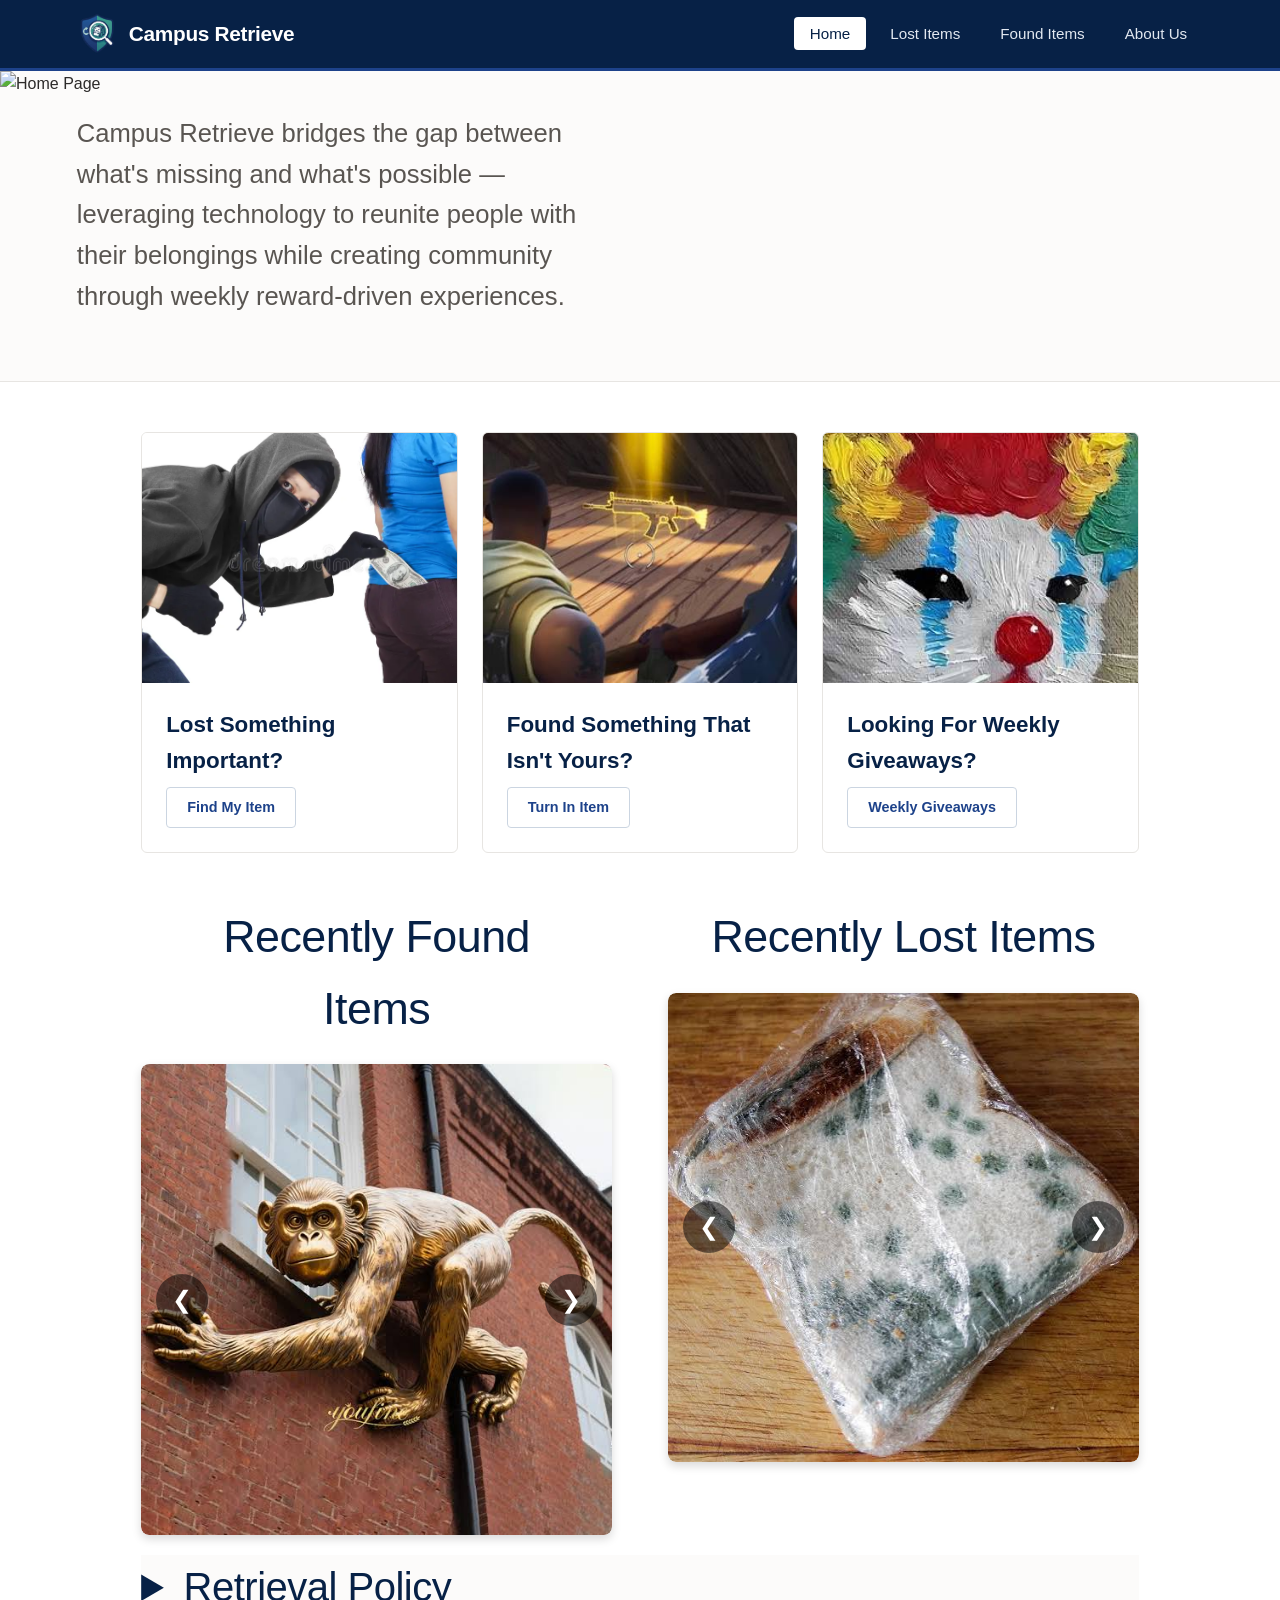
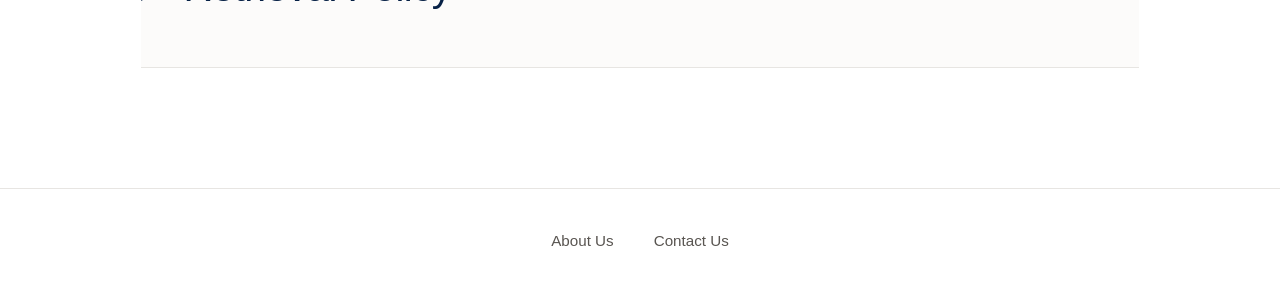
==== commit 5e67c84b: "added icon to home page" ====
--- a/index.html
+++ b/index.html
@@ -5,6 +5,7 @@
     <meta name="viewport" content="width=device-width, initial-scale=1.0" />
     <title>Campus Retrieve - Home</title>
     <link rel="stylesheet" href="style.css" />
+    <link rel="icon" href="images/logo.png" />
     <script src="script.js" defer></script>
   </head>
   <body>
--- a/style.css
+++ b/style.css
@@ -5,15 +5,13 @@
   box-sizing: border-box;
   margin: 0;
   padding: 0;
-  font-family:
-    -apple-system, BlinkMacSystemFont, "Segoe UI", Roboto, Arial, sans-serif;
+  font-family: -apple-system, BlinkMacSystemFont, "Segoe UI", Roboto, Arial, sans-serif;
 }
 
 body {
   background-color: #ffffff;
   color: #2c2a29;
   line-height: 1.6;
-  font-family: -apple-system, BlinkMacSystemFont, "Segoe UI", Roboto, Arial, sans-serif;
 }
 
 /* Base header image styling - scales cleanly to match screen widths */
@@ -22,6 +20,22 @@
   height: auto;
   display: block;
 }
+
+p {
+  margin-bottom: 24px;
+  font-size: 1.05rem;
+  color: #595551;
+}
+
+summary {
+  font-size: 2.5rem;
+  font-weight: 200;
+  color: #072146;
+  letter-spacing: -0.5px;
+  margin-bottom: 8px;
+  cursor: pointer;
+}
+
 /* ==========================================================================
    2. Navigation Header
    ========================================================================== */
@@ -76,12 +90,6 @@
   background-color: #ffffff;
 }
 
-.redwood-hero {
-  background-color: #fcfbfa;
-  border-bottom: 1px solid #e7e5e2;
-  padding: 60px 6%;
-  text-align: left;
-}
 /* ==========================================================================
    3. Hero Section
    ========================================================================== */
@@ -100,25 +108,12 @@
   margin-top: 24px;
   padding: 0 6%;
 }
-.redwood-hero p {
-  font-size: 1.2rem;
-  color: #595551;
-  max-width: 700px;
-  font-weight: 300;
-}
-
-.workspace {
-  max-width: 1100px;
-  margin: 50px auto;
-  padding: 0 4%;
-}
-.redwood-strip {
-  display: flex;
 
 .redwood-hero p {
   font-size: 1.6rem;
   color: #595551;
   width: 100%;
+  max-width: 700px;
   font-weight: 300;
   padding: 0 6%;
   margin-top: 16px;
@@ -134,6 +129,7 @@
 }
 
 .workspace {
+  max-width: 1100px;
   margin: 50px auto;
   padding: 0 4%;
 }
@@ -151,79 +147,6 @@
   gap: 56px;
 }
 
-.redwood-strip {
-  width: 100%;
-  max-width: 400px;
-  background: #ffffff;
-  border: 1px solid #e7e5e2;
-  border-radius: 6px;
-  margin: 0 auto 24px auto;
-  overflow: hidden;
-  transition: border-color 0.15s ease;
-  display: flex;
-  flex-direction: column;
-}
-.redwood-strip:hover {
-  border-color: #1d428a;
-}
-@media (max-width: 750px) {
-  .redwood-strip {
-    flex-direction: column;
-  }
-  .strip-image {
-    width: 100% !important;
-    height: 180px !important;
-  }
-}
-.strip-image {
-  width: 300px;
-  height: 100%;
-  gap: 24px;
-  height: 600px;
-}
-
-.redwood-strip:hover {
-  border-color: #1d428a;
-}
-
-.strip-image {
-  width: 100%;
-  height: 250px;
-  background-color: #f1efec;
-  object-fit: cover;
-}
-
-.strip-content {
-  padding: 24px;
-  display: flex;
-  flex-direction: column;
-  justify-content: center;
-}
-}
-
-.strip-content h2 {
-  font-size: 1.4rem;
-  font-weight: 600;
-  color: #072146;
-  margin-bottom: 8px;
-}
-.strip-content p {
-  font-size: 1rem;
-  color: #595551;
-}
-
-.strip-content p {
-  font-size: 1rem;
-  color: #595551;
-  margin-bottom: 15px;
-}
-#found_lost img {
-  width: 100%;
-  max-width: 600px;
-  height: 100%;
-  object-fit: cover;
-  border-radius: 8px;
-}
 #found_lost h1 {
   text-align: center;
   font-size: 2.8rem;
@@ -233,19 +156,58 @@
   margin-top: 24px;
   padding: 0 6%;
 }
-p {
-  margin-bottom: 24px;
-  font-size: 1.05rem;
+
+#found_lost img {
+  width: 100%;
+  max-width: 600px;
+  height: 100%;
+  object-fit: cover;
+  border-radius: 8px;
+}
+
+/* Card Strips */
+.redwood-strip {
+  width: 100%;
+  max-width: 400px;
+  background: #ffffff;
+  border: 1px solid #e7e5e2;
+  border-radius: 6px;
+  margin: 0 auto 24px auto;
+  overflow: hidden;
+  transition: border-color 0.15s ease;
+  display: flex;
+  flex-direction: column;
+}
+
+.redwood-strip:hover {
+  border-color: #1d428a;
+}
+
+.strip-image {
+  width: 100%;
+  height: 250px;
+  background-color: #f1efec;
+  object-fit: cover;
+}
+
+.strip-content {
+  padding: 24px;
+  display: flex;
+  flex-direction: column;
+  justify-content: center;
+}
+
+.strip-content h2 {
+  font-size: 1.4rem;
+  font-weight: 600;
+  color: #072146;
+  margin-bottom: 8px;
+}
+
+.strip-content p {
+  font-size: 1rem;
   color: #595551;
-}
-
-summary {
-  font-size: 2.5rem;
-  font-weight: 200;
-  color: #072146;
-  letter-spacing: -0.5px;
-  margin-bottom: 8px;
-  cursor: pointer;
+  margin-bottom: 15px;
 }
 
 /* Helper highlights */
@@ -273,7 +235,9 @@
   color: #202124;
 }
 
-/* Buttons */
+/* ==========================================================================
+   5. Buttons & Calls to Action
+   ========================================================================== */
 .action-bar {
   text-align: center;
   margin-top: 50px;
@@ -298,8 +262,27 @@
   background-color: #0d9488;
 }
 
-/* ==========================================================================
-   5. Carousel & Sliders (Global Architecture)
+.btn-inline {
+  display: inline-block;
+  align-self: flex-start;
+  background-color: #ffffff;
+  color: #1d428a;
+  text-decoration: none;
+  padding: 8px 20px;
+  border-radius: 4px;
+  font-weight: 600;
+  font-size: 0.9rem;
+  transition: all 0.15s ease;
+  border: 1px solid #cbd5e1;
+}
+
+.btn-inline:hover {
+  background-color: #f8fafc;
+  border-color: #1d428a;
+}
+
+/* ==========================================================================
+   6. Carousel & Sliders (Global Architecture)
    ========================================================================== */
 .carousel-container {
   position: relative;
@@ -352,7 +335,7 @@
 .nav-btn:active { transform: translateY(-50%) scale(0.95); }
 
 /* ==========================================================================
-   6. Footer
+   7. Footer
    ========================================================================== */
 footer {
   margin-top: 120px;
@@ -377,10 +360,9 @@
 }
 
 /* ==========================================================================
-   7. Media Queries (Isolated Mobile Specific Adjustments ONLY)
+   8. Media Queries (Isolated Mobile Specific Adjustments ONLY)
    ========================================================================== */
 @media (max-width: 750px) {
-  /* Dynamic layout transformation for small screens */
   nav {
     flex-direction: column;
     gap: 16px;
@@ -406,7 +388,6 @@
     background-color: rgba(255, 255, 255, 0.05);
   }
 
-  /* Scale headers down comfortably on small screens */
   .redwood-hero {
     padding: 0 0 30px 0;
     text-align: center;
@@ -422,7 +403,15 @@
     padding: 0 4%;
   }
 
-  /* Clean responsive sizes for secondary sub-headers */
+  .redwood-strip {
+    flex-direction: column;
+  }
+
+  .strip-image {
+    width: 100% !important;
+    height: 180px !important;
+  }
+
   .strip-content h2 {
     font-size: 1.25rem;
   }
@@ -430,50 +419,4 @@
   summary {
     font-size: 1.6rem;
   }
-}
-
-/* ==========================================================================
-   6. Buttons & Calls to Action
-   ========================================================================== */
-.btn-inline {
-  display: inline-block;
-  align-self: flex-start;
-  background-color: #ffffff;
-  color: #1d428a;
-  text-decoration: none;
-  padding: 8px 20px;
-  border-radius: 4px;
-  font-weight: 600;
-  font-size: 0.9rem;
-  transition: all 0.15s ease;
-  border: 1px solid #cbd5e1;
-}
-
-.btn-inline:hover {
-  background-color: #f8fafc;
-  border-color: #1d428a;
-}
-
-.action-bar {
-  text-align: center;
-  margin-top: 50px;
-  padding-top: 30px;
-  border-top: 1px solid #e7e5e2;
-}
-
-.btn-accent {
-  display: inline-block;
-  background-color: #14b8a6;
-  color: #ffffff;
-  text-decoration: none;
-  padding: 14px 40px;
-  border-radius: 4px;
-  font-weight: 600;
-  font-size: 1rem;
-  transition: background 0.15s ease;
-  box-shadow: 0 2px 4px rgba(20, 184, 166, 0.2);
-}
-
-.btn-accent:hover {
-  background-color: #0d9488;
 }
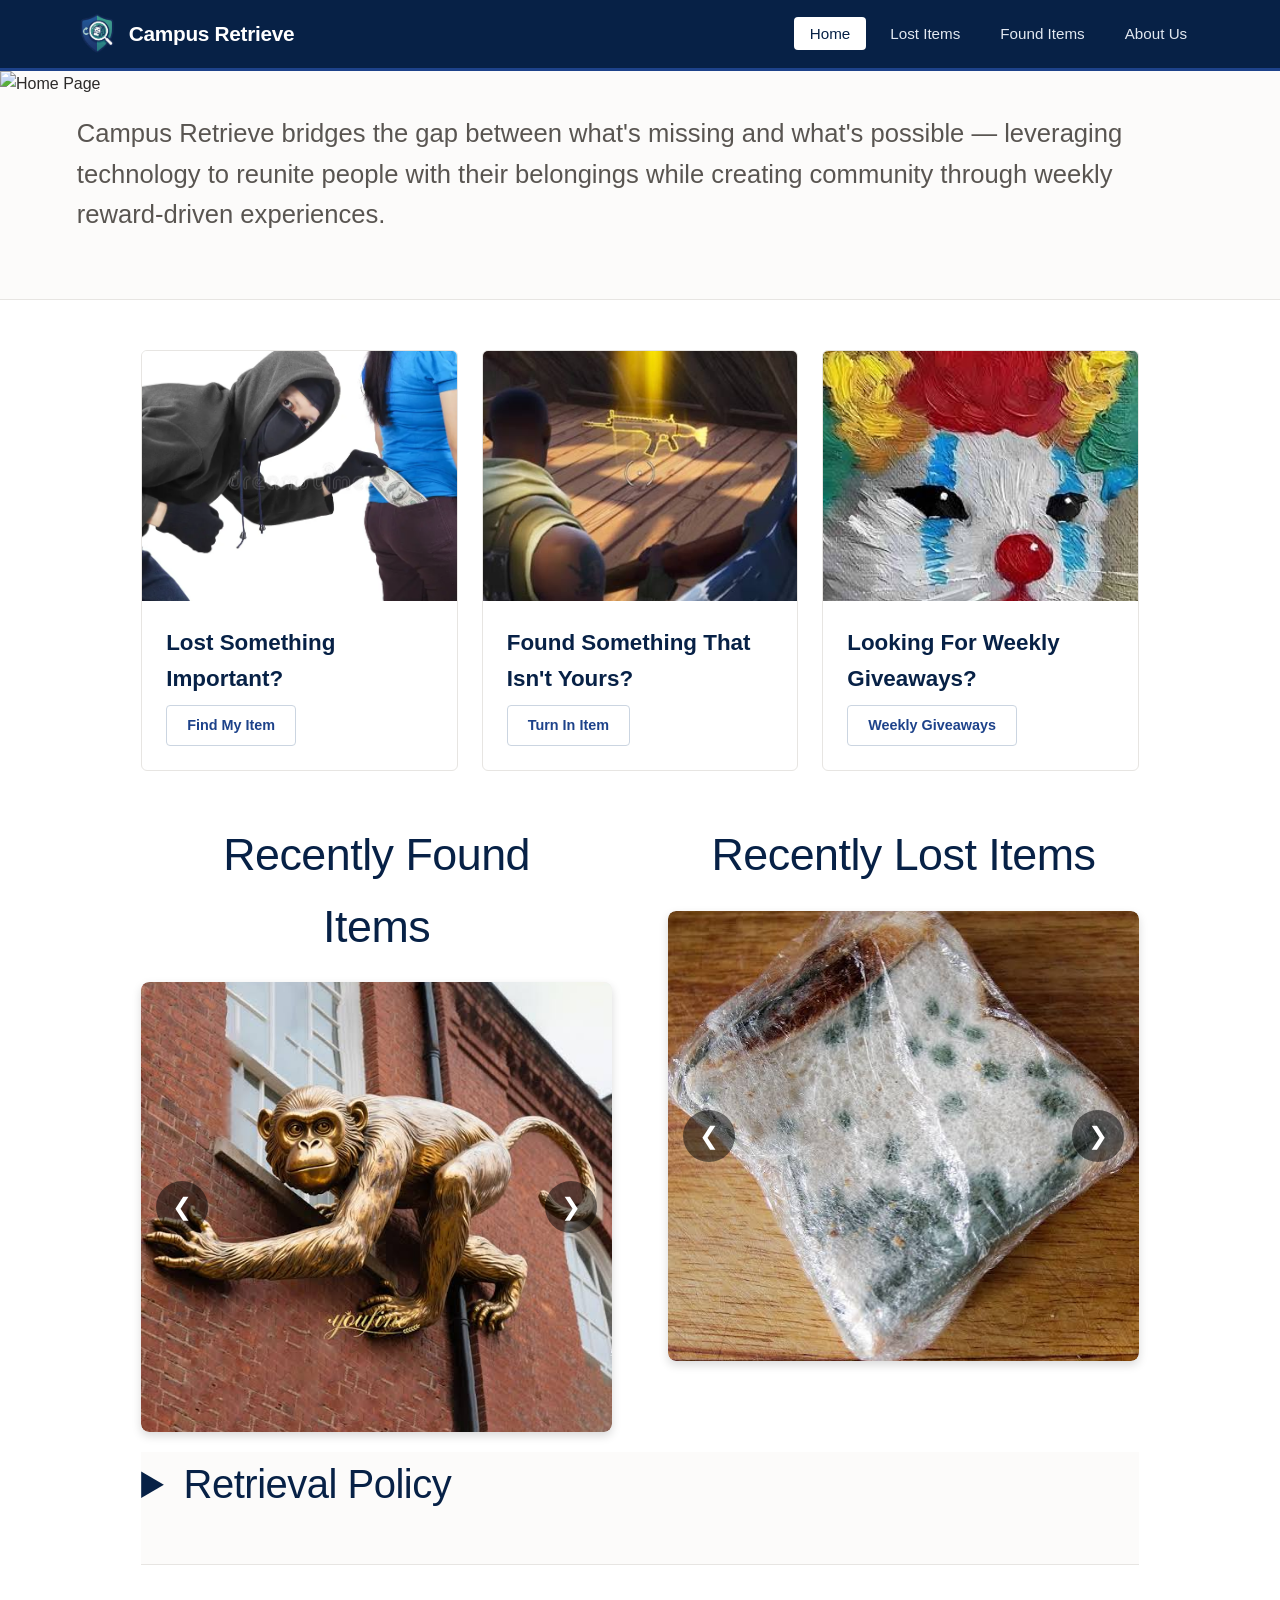
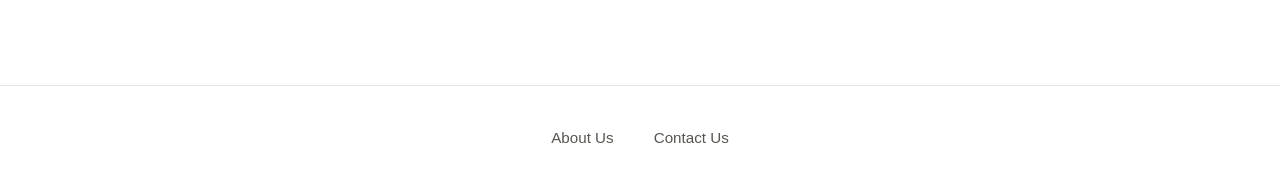
==== commit c047b381: "updated found page photo" ====
--- a/index.html
+++ b/index.html
@@ -78,7 +78,6 @@
 
           <div class="carousel-container" id="carousel-1">
             <div class="carousel-slides">
-              <!-- Verify these relative image paths match your local folders -->
               <img
                 src="images/monkey.jpeg"
                 class="slide"
@@ -89,16 +88,8 @@
                 class="slide"
                 alt="Found Toy Airplane"
               />
-              <img
-                src="images/baby.jpeg"
-                class="slide"
-                alt="Found Lobster Keychain"
-              />
-              <img
-                src="images/mace.jpeg"
-                class="slide"
-                alt="Found Monkey Plushie"
-              />
+              <img src="images/baby.jpeg" class="slide" alt="Found Baby Doll" />
+              <img src="images/mace.jpeg" class="slide" alt="Found Mace" />
             </div>
 
             <!-- Navigation Buttons with unique directional classes -->
@@ -113,27 +104,22 @@
 
           <div class="carousel-container" id="carousel-2">
             <div class="carousel-slides">
-              <!-- Verify these relative image paths match your local folders -->
               <img
                 src="images/moldy-bread.jpeg"
                 class="slide"
-                alt="Lost Monkey Plushie"
+                alt="Lost Moldy Bread"
               />
               <img
                 src="images/penknife.jpeg"
                 class="slide"
-                alt="Lost Toy Airplane"
+                alt="Lost Penknife"
               />
               <img
                 src="images/machine-gun.jpeg"
                 class="slide"
-                alt="Found Toy Airplane"
+                alt="Lost Toy Machine Gun"
               />
-              <img
-                src="images/baby2.jpeg"
-                class="slide"
-                alt="Found Toy Airplane"
-              />
+              <img src="images/baby2.jpeg" class="slide" alt="Lost Baby Doll" />
             </div>
 
             <!-- Navigation Buttons with unique directional classes -->
@@ -147,52 +133,28 @@
         <details>
           <summary>Retrieval Policy</summary>
           <p>
-            Our ultimate goal is to reunite you with your long-lost property as
-            quickly and safely as possible—balancing ironclad campus security
-            with standard student convenience. However, because our public
-            website essentially lets the entire internet browse the digital
-            graveyard of your lost things, we can't just hand out MacBooks to
-            anyone with a convincing sad face, meaning you’ll have to survive
-            our verification gauntlet first. To successfully unlock your
-            property from our custody, you must provide distinctive details not
-            visible online—like a specific scratch, a quirky anime keychain, or
-            the exact, deeply embarrassing contents of your backpack—and if you
-            are claiming an electronic device, you must successfully unlock it
-            via password or biometrics right in front of our unimpressionable
-            staff. To finalize the rescue mission, you’ll need to flash your
-            official Student ID Card, though if you managed to lose that too, a
-            government photo ID paired with digital proof of enrollment from
-            your student portal will suffice. If you are stuck in a brutal
-            three-hour lab or are too sick to move, you can send a trusted
-            proxy, provided you email us from your official student account with
-            their full name ahead of time; your designated minion must then show
-            their own Student ID and assume full, terrifying financial and
-            social responsibility for your item the moment it hits their hands.
-            <br /><br />
-
-            Please keep in mind that space is a premium commodity, and because
-            we are running a capitalist thunderdome and not your personal
-            storage locker, your abandoned items are on a strict doomsday clock
-            heading straight for the campus auction block. Absolutely nothing
-            escapes the gavel. Perishable goods, unwashed gym gear, and open
-            liquids will be auctioned off within 24 hours to the bravest, most
-            iron-stomached bidder before they become a biohazard. Standard items
-            like textbooks, keys, backpacks, and clothing get 30 days before
-            hitting the stage, while high-value treasures get a 60-day grace
-            period. Yes, this includes your laptops, smartphones, wallets, cash,
-            and even your official state or federal documents—all sold as-is to
-            the highest bidder. And no, we will not be wiping any hard drives or
-            deleting any data, so if you don't claim your laptop in time, the
-            highest bidder inherits your entire digital life, your unfinished
-            essays, and your bizarre search history. All auction proceeds and
-            unclaimed cash are funneled directly into student scholarship funds,
-            so thank you for funding someone's education with your carelessness.
-            Ultimately, our staff reserves the absolute right to deny the return
-            of any item if your story feels a bit too fictional, and
-            intentionally trying to claim property that doesn’t belong to you
-            explicitly violates the Student Code of Conduct—meaning we will
-            report you to the Dean faster than you can say "going once, going
-            twice, sold!"
+            Our goal is to safely reunite you with your property while balancing
+            security and convenience. Because anyone can view lost items online,
+            you must pass a verification gauntlet to claim yours. You must
+            provide hidden details (like a specific scratch or unique keychain)
+            or unlock electronic devices in front of us. Finally, you must show
+            your Student ID, though if you managed to lose that too, a
+            government photo ID paired with digital proof of enrollment will
+            suffice. If you cannot come in person, you can authorize a proxy by
+            emailing us their full name from your student account. They must
+            show their own ID and take full responsibility for the item.
+            <br /><br />We have limited space, so your items are on a strict
+            timeline before heading to the campus auction block. Perishables,
+            unwashed gym gear, and open liquids are auctioned within 24 hours.
+            Standard items (textbooks, keys, clothes) are held for 30 days.
+            High-value items (laptops, phones, wallets, documents) get 60 days.
+            We do not wipe hard drives or delete data, so the highest bidder
+            inherits your entire digital life, your unfinished essays, and your
+            bizarre search history. All auction proceeds fund student
+            scholarships so thank you for funding someone's education with your
+            carelessness. We reserve the right to deny any claim, and fraud
+            violates the Student Code of Conduct, which we will immediately
+            report to the Dean.
           </p>
         </details>
       </section>
--- a/style.css
+++ b/style.css
@@ -113,7 +113,7 @@
   font-size: 1.6rem;
   color: #595551;
   width: 100%;
-  max-width: 700px;
+  max-width: 1200px;
   font-weight: 300;
   padding: 0 6%;
   margin-top: 16px;
@@ -233,6 +233,7 @@
   margin-bottom: 0;
   font-style: italic;
   color: #202124;
+  text-align: center;
 }
 
 /* ==========================================================================
@@ -297,8 +298,7 @@
 .carousel-slides {
   position: relative;
   width: 100%;
-  max-height: 600px;
-  height: auto;
+  height: 450px;
   background-color: #f0f0f0;
 }
 
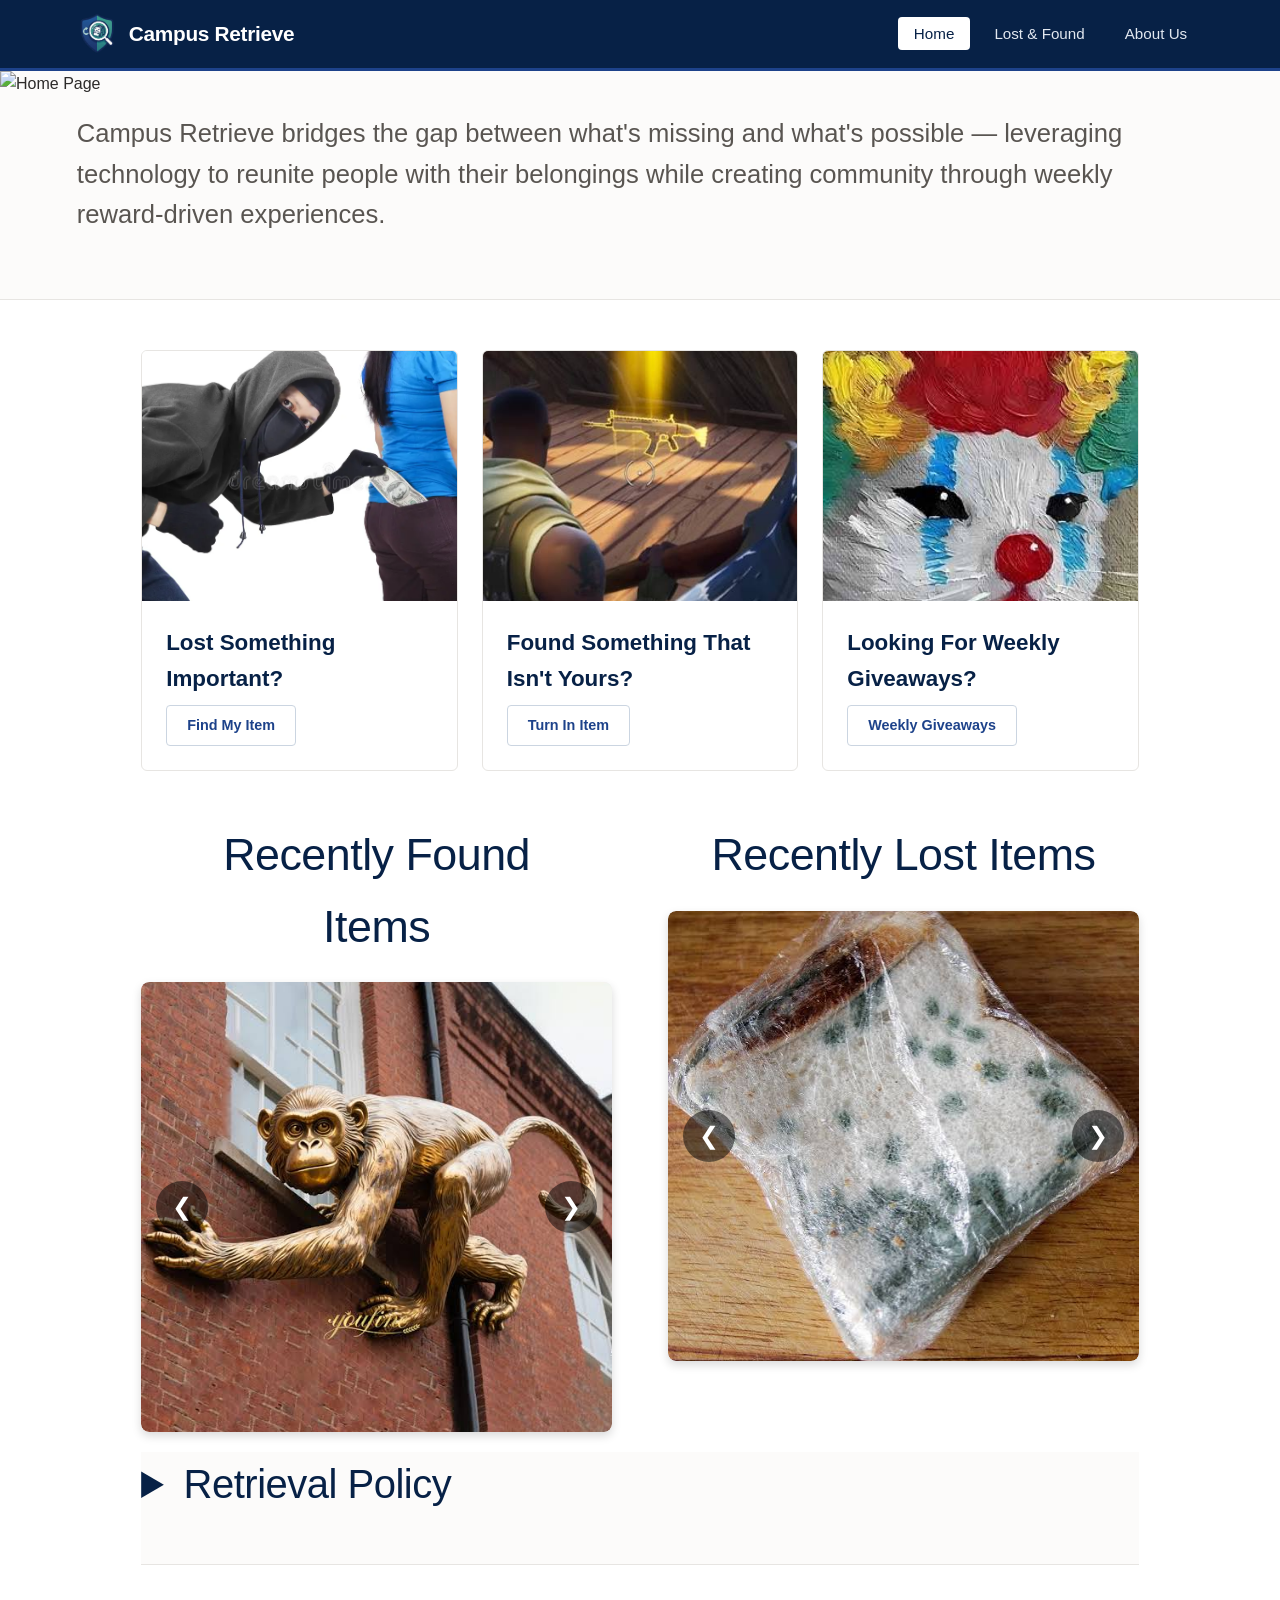
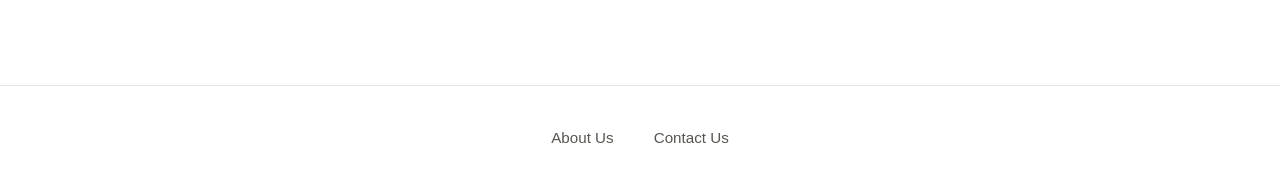
==== commit d0d20150: "updated form" ====
--- a/index.html
+++ b/index.html
@@ -20,8 +20,7 @@
       </a>
       <ul>
         <li><a href="index.html" class="active">Home</a></li>
-        <li><a href="lost.html">Lost Items</a></li>
-        <li><a href="found.html">Found Items</a></li>
+        <li><a href="lost-and-found.html">Lost & Found</a></li>
         <li><a href="about.html">About Us</a></li>
       </ul>
     </nav>
@@ -44,7 +43,7 @@
           <div class="strip-content">
             <h2>Lost Something Important?</h2>
 
-            <a href="lost.html" class="btn-inline">Find My Item</a>
+            <a href="lost-and-found.html" class="btn-inline">Find My Item</a>
           </div>
         </section>
         <section class="redwood-strip">
@@ -56,7 +55,7 @@
           <div class="strip-content">
             <h2>Found Something That Isn't Yours?</h2>
 
-            <a href="found.html" class="btn-inline">Turn In Item</a>
+            <a href="lost-and-found.html" class="btn-inline">Turn In Item</a>
           </div>
         </section>
         <section class="redwood-strip">
@@ -67,7 +66,7 @@
           />
           <div class="strip-content">
             <h2>Looking For Weekly Giveaways?</h2>
-            <a href="found.html" class="btn-inline">Weekly Giveaways</a>
+            <a href="lost-and-found.html" class="btn-inline">Weekly Giveaways</a>
           </div>
         </section>
       </div>
--- a/style.css
+++ b/style.css
@@ -237,15 +237,102 @@
 }
 
 /* ==========================================================================
+   4b. Report Form
+   ========================================================================== */
+.report-form-section {
+  margin-top: 56px;
+  padding-top: 40px;
+  border-top: 1px solid #e7e5e2;
+}
+
+.report-form-section h2 {
+  font-size: 2rem;
+  font-weight: 300;
+  color: #072146;
+  letter-spacing: -0.5px;
+  margin-bottom: 12px;
+}
+
+.report-form {
+  max-width: 560px;
+  display: flex;
+  flex-direction: column;
+  gap: 6px;
+  margin-top: 24px;
+}
+
+.report-form fieldset {
+  border: 1px solid #e7e5e2;
+  border-radius: 4px;
+  padding: 12px 16px;
+  margin-bottom: 12px;
+  display: flex;
+  gap: 24px;
+  align-items: center;
+}
+
+.report-form legend {
+  padding: 0 6px;
+  font-weight: 600;
+  color: #072146;
+}
+
+.radio-inline {
+  display: inline-flex;
+  align-items: center;
+  gap: 6px;
+  font-size: 0.95rem;
+  color: #2c2a29;
+}
+
+.report-form label {
+  font-weight: 600;
+  font-size: 0.9rem;
+  color: #072146;
+  margin-top: 12px;
+}
+
+.report-form input[type="text"],
+.report-form input[type="email"],
+.report-form input[type="date"],
+.report-form input[type="number"],
+.report-form textarea,
+.report-form select {
+  padding: 10px 12px;
+  border: 1px solid #cbd5e1;
+  border-radius: 4px;
+  font-size: 0.95rem;
+  color: #2c2a29;
+  background-color: #ffffff;
+}
+
+.report-form input:focus,
+.report-form textarea:focus,
+.report-form select:focus {
+  outline: none;
+  border-color: #1d428a;
+}
+
+.report-form textarea {
+  resize: vertical;
+}
+
+.report-form button[type="submit"] {
+  margin-top: 20px;
+  align-self: flex-start;
+  border: none;
+  cursor: pointer;
+}
+
+.report-confirmation {
+  margin-top: 12px;
+  color: #14b8a6;
+  font-weight: 600;
+}
+
+/* ==========================================================================
    5. Buttons & Calls to Action
    ========================================================================== */
-.action-bar {
-  text-align: center;
-  margin-top: 50px;
-  padding-top: 30px;
-  border-top: 1px solid #e7e5e2;
-}
-
 .btn-accent {
   display: inline-block;
   background-color: #14b8a6;
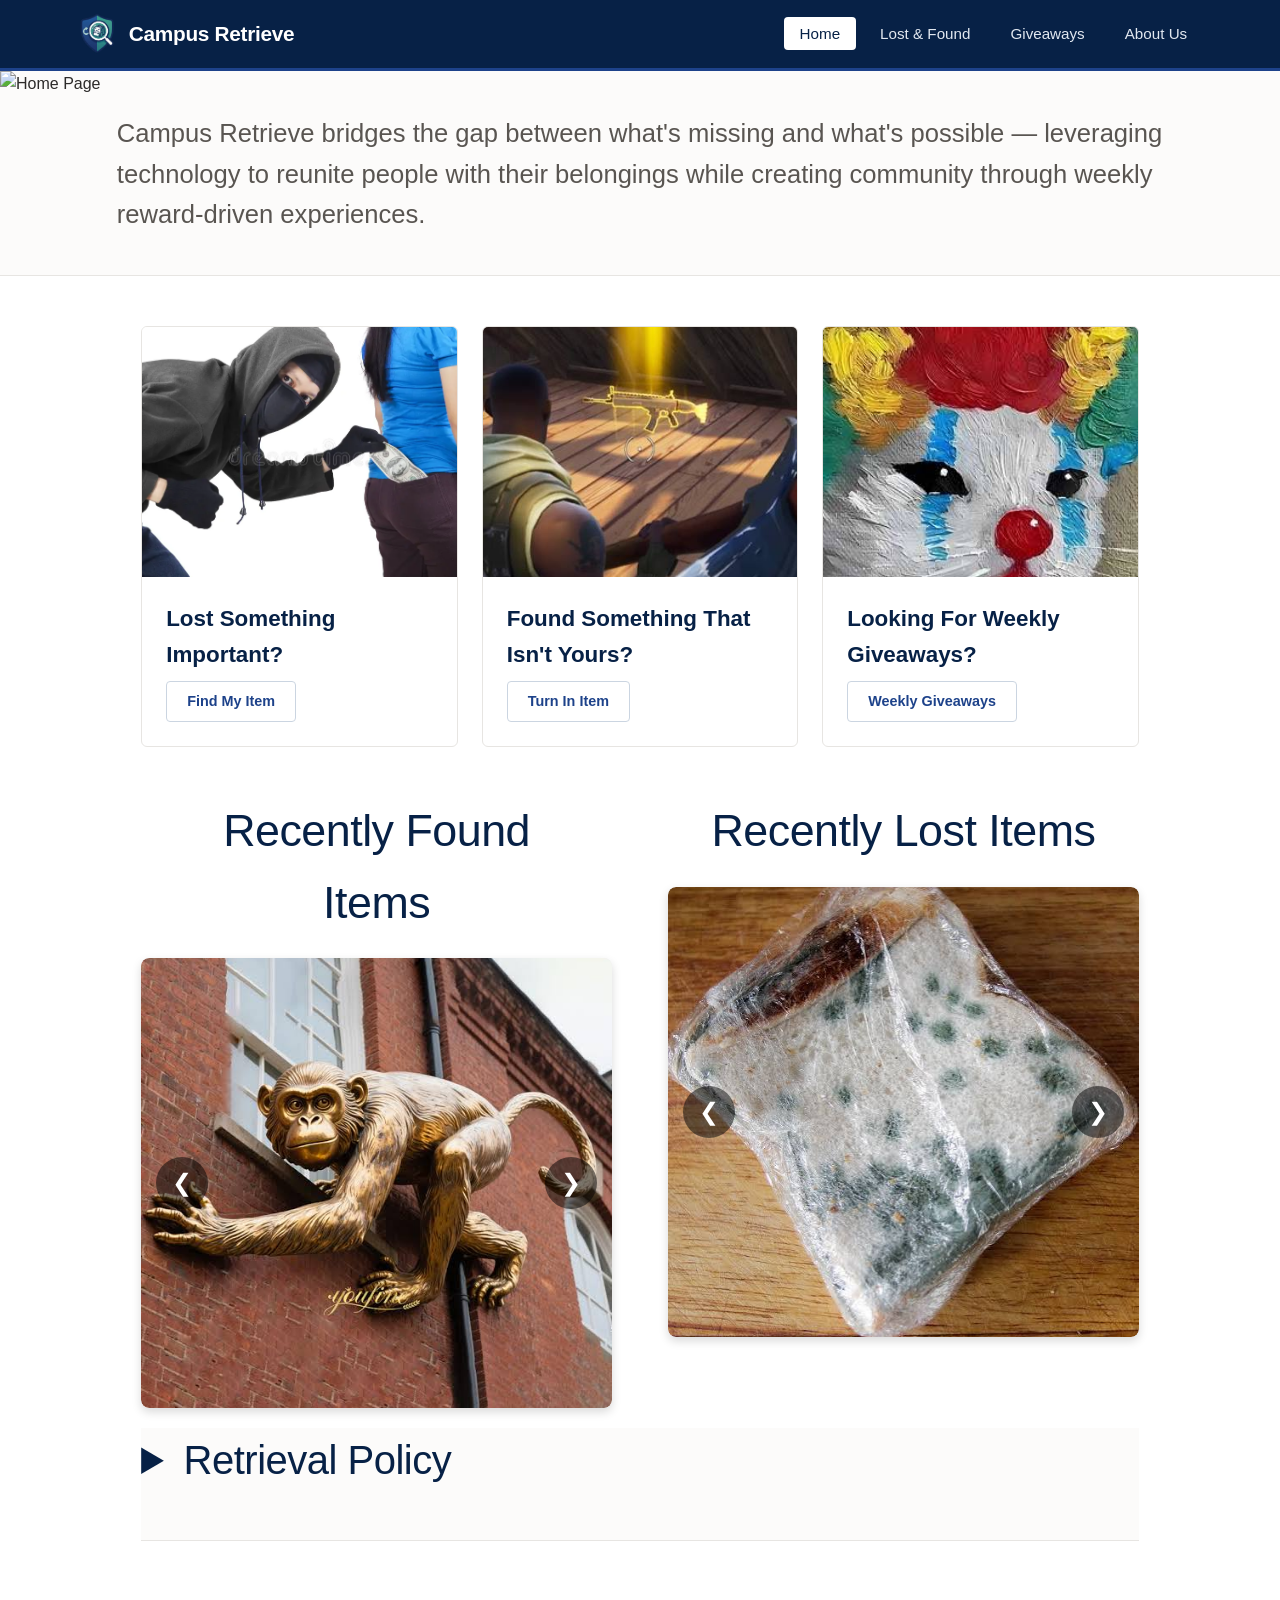
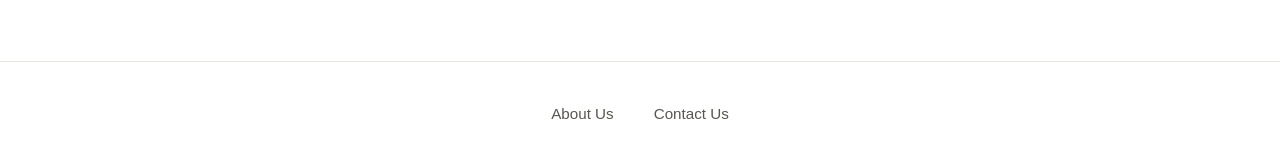
==== commit 5760a0cb: "Added giveaways page and straightened text and added some polish" ====
--- a/index.html
+++ b/index.html
@@ -21,6 +21,7 @@
       <ul>
         <li><a href="index.html" class="active">Home</a></li>
         <li><a href="lost-and-found.html">Lost & Found</a></li>
+        <li><a href="giveaways.html">Giveaways</a></li>
         <li><a href="about.html">About Us</a></li>
       </ul>
     </nav>
@@ -66,7 +67,7 @@
           />
           <div class="strip-content">
             <h2>Looking For Weekly Giveaways?</h2>
-            <a href="lost-and-found.html" class="btn-inline">Weekly Giveaways</a>
+            <a href="giveaways.html" class="btn-inline">Weekly Giveaways</a>
           </div>
         </section>
       </div>
--- a/style.css
+++ b/style.css
@@ -116,7 +116,7 @@
   max-width: 1200px;
   font-weight: 300;
   padding: 0 6%;
-  margin-top: 16px;
+  margin: 16px auto 0 auto;
 }
 
 /* ==========================================================================
@@ -138,6 +138,14 @@
 #lost_found_weekly {
   display: grid;
   grid-template-columns: repeat(auto-fit, minmax(300px, 1fr));
+  gap: 24px;
+}
+
+/* Fixed 2x2 grid for the Lost & Found item-category cards, so 4 cards
+   balance evenly instead of wrapping into a row of 3 and a row of 1 */
+#item-categories {
+  display: grid;
+  grid-template-columns: repeat(2, 1fr);
   gap: 24px;
 }
 
@@ -494,6 +502,10 @@
     flex-direction: column;
   }
 
+  #item-categories {
+    grid-template-columns: 1fr;
+  }
+
   .strip-image {
     width: 100% !important;
     height: 180px !important;
